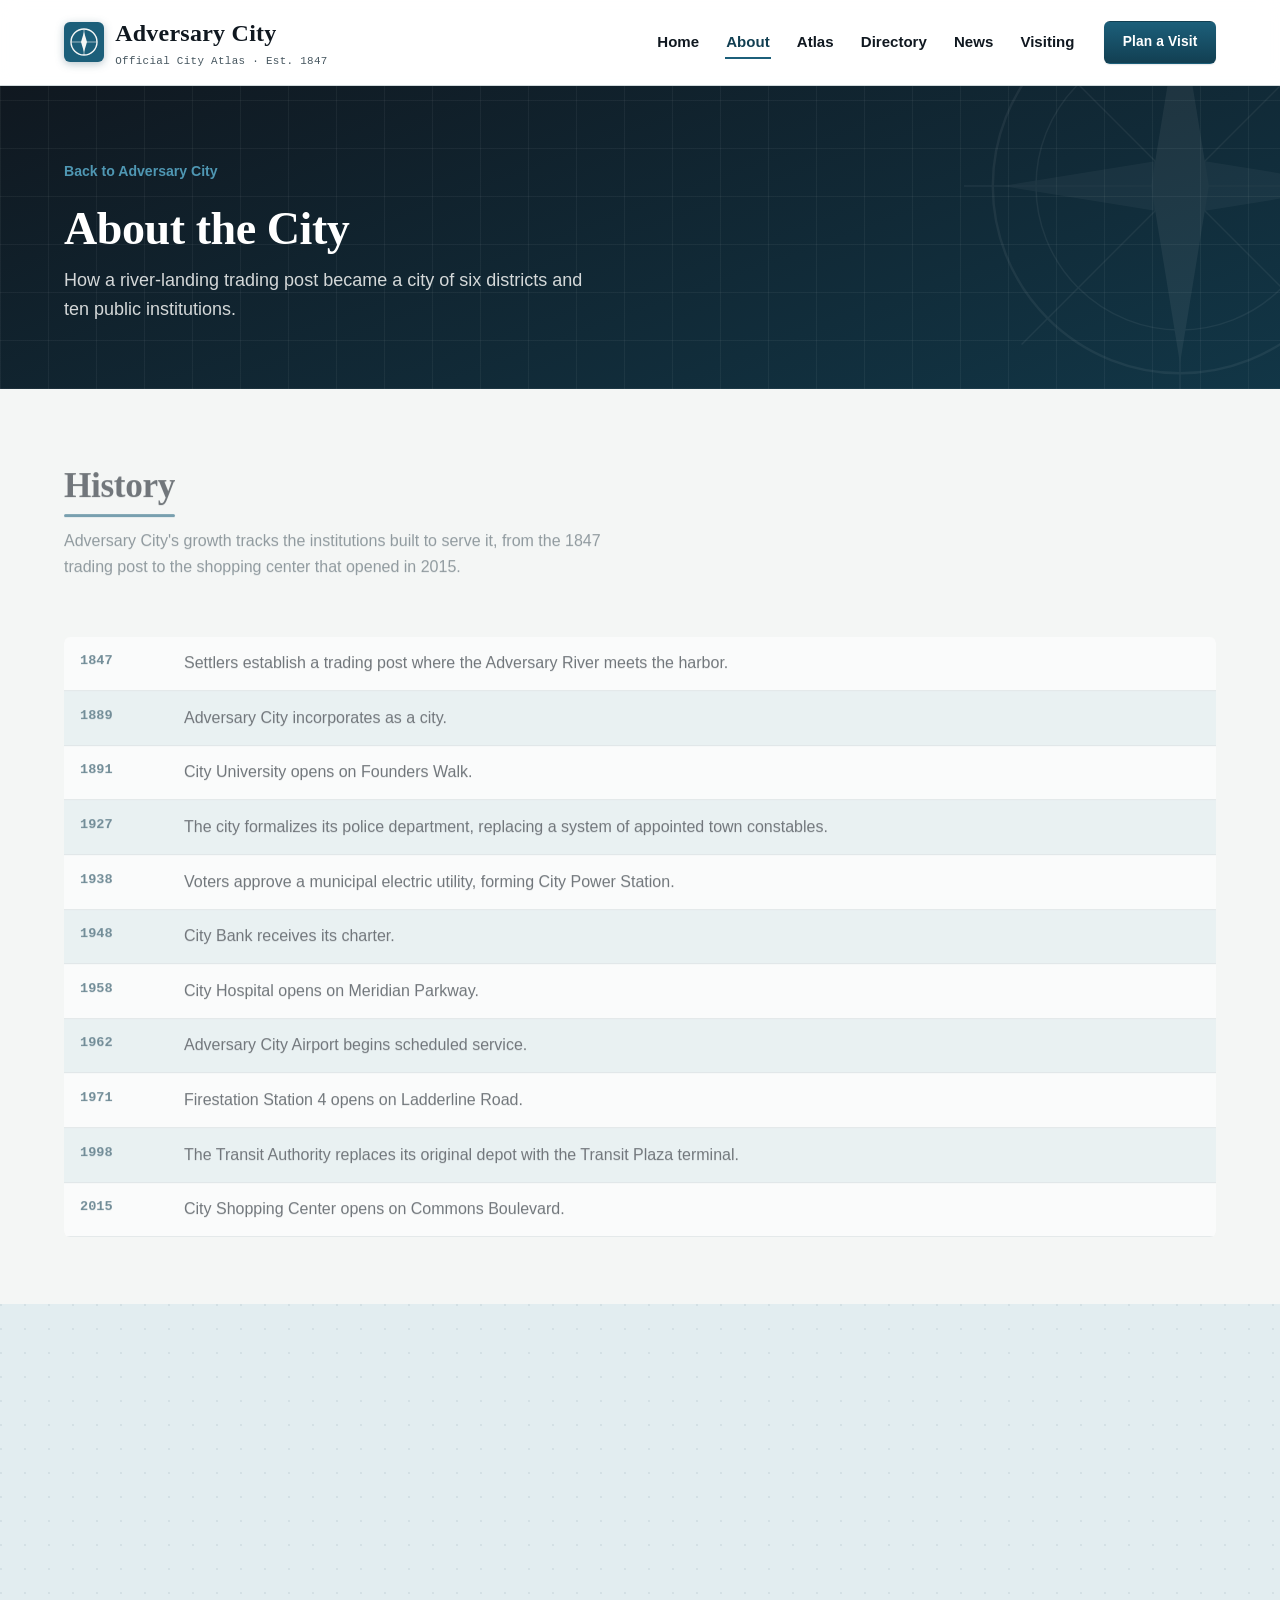
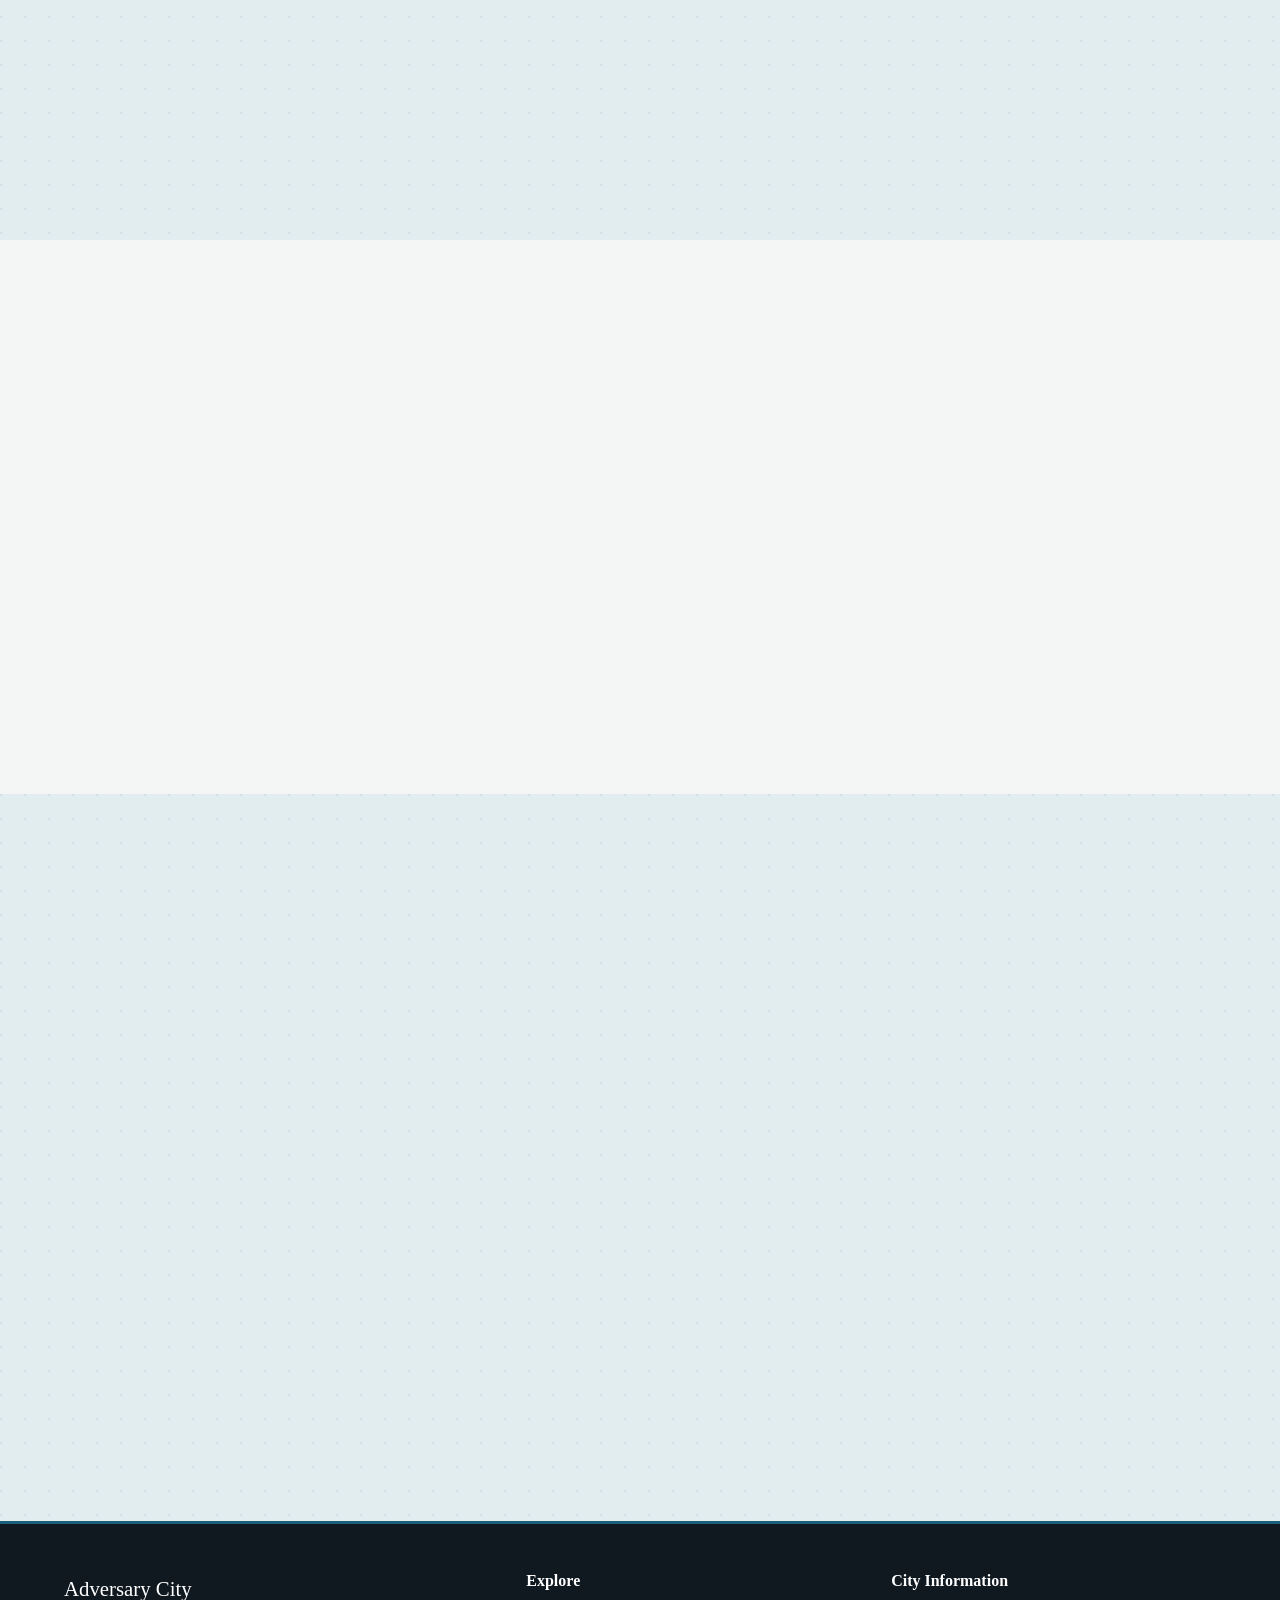
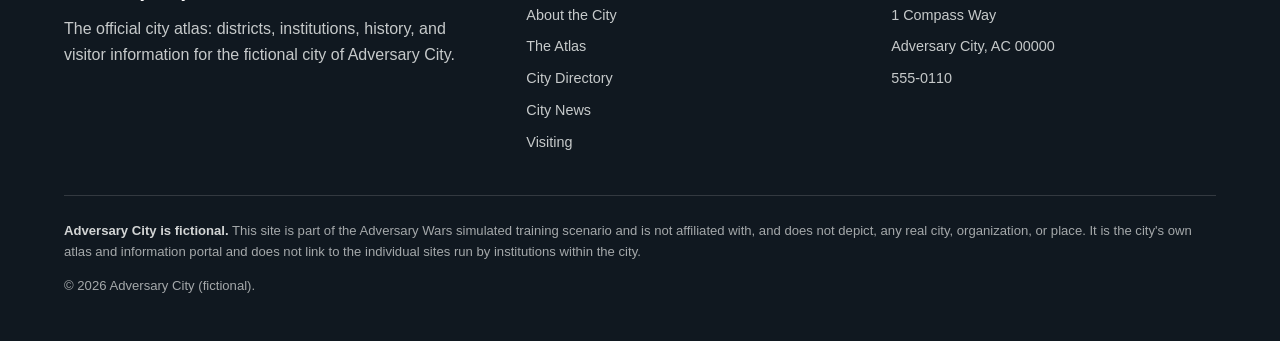
==== about/index.html @ d745461b "Initial commit" ====
<!DOCTYPE html>
<!--
  Adversary Wars simulation project, set in the fictional city of Adversary City.
  Adversary City is a fictional city; this site is its fictional city-wide atlas
  and information portal, not any single fictional building's own site.
  This site was built for a simulated training/CTF scenario and is not intended
  to represent, impersonate, or harm any real city, organization, or place.
  No real resident data, phone numbers, or addresses are used anywhere in this project.
-->
<html lang="en">
<head>
  <meta charset="UTF-8" />
  <meta name="viewport" content="width=device-width, initial-scale=1.0" />
  <title>About the City · Adversary City</title>
  <meta name="description" content="The history, geography, and government of Adversary City, from its 1847 founding as a river-landing trading post to today's six districts." />
  <meta name="robots" content="noindex, nofollow" />
  <meta name="disclaimer" content="Adversary City is a fictional city. This site was built for a simulated training/CTF scenario and is not intended
  to represent, impersonate, or harm any real city, organization, or place." />
  <meta http-equiv="Content-Security-Policy" content="default-src 'self'; img-src 'self' data:; style-src 'self'; script-src 'self'; object-src 'none'; base-uri 'self'; form-action 'self'; frame-ancestors 'none';" />
  <link rel="icon" href="data:image/svg+xml,%3Csvg xmlns='http://www.w3.org/2000/svg' viewBox='0 0 24 24'%3E%3Crect width='24' height='24' rx='4' fill='%231c5f7a'/%3E%3Ccircle cx='12' cy='12' r='7' fill='none' stroke='%23f4f6f5' stroke-width='1.2'/%3E%3Cpolygon points='12,6 14,12 12,18 10,12' fill='%23f4f6f5'/%3E%3C/svg%3E" />
  <link rel="stylesheet" href="../css/styles.css" />
</head>
<body>
  <a class="skip-link" href="#main">Skip to content</a>

  <header class="site-header">
    <div class="wrap">
      <a class="brand" href="../index.html">
        <svg class="brand-logo" width="40" height="40" viewBox="0 0 40 40" aria-hidden="true">
          <rect width="40" height="40" rx="6" fill="#1c5f7a" />
          <circle cx="20" cy="20" r="13" fill="none" stroke="#f4f6f5" stroke-width="1.4" />
          <line x1="20" y1="7" x2="20" y2="33" stroke="#f4f6f5" stroke-width="1" opacity="0.6" />
          <line x1="7" y1="20" x2="33" y2="20" stroke="#f4f6f5" stroke-width="1" opacity="0.6" />
          <polygon points="20,10 23,20 20,30 17,20" fill="#f4f6f5" />
        </svg>
        <span class="brand-text">
          <span class="brand-name">Adversary City</span>
          <span class="brand-sub">Official City Atlas · Est. 1847</span>
        </span>
      </a>

      <button class="nav-toggle" type="button" aria-expanded="false" aria-controls="primary-nav" id="nav-toggle">
        <span class="nav-toggle-bars"></span>
        <span class="visually-hidden">Menu</span>
      </button>

      <nav class="primary-nav" id="primary-nav" aria-label="Primary">
        <ul class="nav-links">
          <li><a href="../index.html">Home</a></li>
          <li><a href="../about/index.html" aria-current="page">About</a></li>
          <li><a href="../atlas/index.html">Atlas</a></li>
          <li><a href="../directory/index.html">Directory</a></li>
          <li><a href="../news/index.html">News</a></li>
          <li><a href="../visiting/index.html">Visiting</a></li>
        </ul>
        <a class="btn btn--primary" href="../visiting/index.html">Plan a Visit</a>
      </nav>
    </div>
  </header>

  <main id="main">
    <section class="page-intro">
      <div class="wrap">
        <a class="back-link" href="../index.html">Back to Adversary City</a>
        <h1>About the City</h1>
        <p class="lede">How a river-landing trading post became a city of six districts and ten public institutions.</p>
      </div>
    </section>

    <section class="section">
      <div class="wrap">
        <div class="section-head reveal">
          <div>
            <h2>History</h2>
            <p class="section-intro">Adversary City's growth tracks the institutions built to serve it, from the 1847 trading post to the shopping center that opened in 2015.</p>
          </div>
        </div>

        <div class="chronology-wrap reveal">
          <table class="chronology">
            <caption class="visually-hidden">Chronology of Adversary City's founding and institutions</caption>
            <tbody>
              <tr><th scope="row">1847</th><td>Settlers establish a trading post where the Adversary River meets the harbor.</td></tr>
              <tr><th scope="row">1889</th><td>Adversary City incorporates as a city.</td></tr>
              <tr><th scope="row">1891</th><td>City University opens on Founders Walk.</td></tr>
              <tr><th scope="row">1927</th><td>The city formalizes its police department, replacing a system of appointed town constables.</td></tr>
              <tr><th scope="row">1938</th><td>Voters approve a municipal electric utility, forming City Power Station.</td></tr>
              <tr><th scope="row">1948</th><td>City Bank receives its charter.</td></tr>
              <tr><th scope="row">1958</th><td>City Hospital opens on Meridian Parkway.</td></tr>
              <tr><th scope="row">1962</th><td>Adversary City Airport begins scheduled service.</td></tr>
              <tr><th scope="row">1971</th><td>Firestation Station 4 opens on Ladderline Road.</td></tr>
              <tr><th scope="row">1998</th><td>The Transit Authority replaces its original depot with the Transit Plaza terminal.</td></tr>
              <tr><th scope="row">2015</th><td>City Shopping Center opens on Commons Boulevard.</td></tr>
            </tbody>
          </table>
        </div>
      </div>
    </section>

    <section class="section section--tint">
      <div class="wrap">
        <div class="section-head reveal">
          <div>
            <h2>Geography</h2>
            <p class="section-intro">Adversary City covers 162 square miles on the north shore of the harbor, where the Adversary River reaches open water.</p>
          </div>
        </div>

        <p class="reveal body-copy">The Harbor and Riverside districts sit along the river. Founders Row and Skyport sit on higher ground to the north, away from the floodplain. Civic Center and Ledger District fill the space between them, closest to the original 1847 landing.</p>

        <dl class="fact-strip reveal">
          <div>
            <dt class="fact-label">Population</dt>
            <dd class="fact-value">438,612</dd>
          </div>
          <div>
            <dt class="fact-label">Area</dt>
            <dd class="fact-value">162 sq mi</dd>
          </div>
          <div>
            <dt class="fact-label">Districts</dt>
            <dd class="fact-value">6</dd>
          </div>
          <div>
            <dt class="fact-label">Founded</dt>
            <dd class="fact-value">1847</dd>
          </div>
          <div>
            <dt class="fact-label">Incorporated</dt>
            <dd class="fact-value">1889</dd>
          </div>
        </dl>
      </div>
    </section>

    <section class="section">
      <div class="wrap">
        <div class="section-head reveal">
          <div>
            <h2>Government</h2>
            <p class="section-intro">A mayor-council government runs Adversary City, with representation for every district.</p>
          </div>
        </div>

        <div class="two-col reveal">
          <div class="panel">
            <h3>Structure</h3>
            <p>Voters elect the mayor citywide and seven council members, one from each of the six districts plus one at-large seat, all serving four-year terms. The mayor's office operates out of City Hall on Charter Plaza in Civic Center.</p>
          </div>
          <div class="panel">
            <h3>Meetings and recent business</h3>
            <p>The Council meets at City Hall the second Tuesday of each month, and meetings are open to the public. Recent business includes a Ward Infrastructure Task Force reviewing road and utility spending by district, and an order requiring city agencies to post response-time data every quarter.</p>
          </div>
        </div>
      </div>
    </section>

    <section class="section section--tint">
      <div class="wrap">
        <div class="section-head reveal">
          <div>
            <h2>Six Districts</h2>
            <p class="section-intro">Each district grew around the institutions built there. See the interactive map on the Atlas page for the full picture.</p>
          </div>
        </div>

        <div class="org-grid reveal">
          <div class="org-card">
            <div class="org-card-top"><h3>Founders Row</h3><span class="tag">A-1</span></div>
            <p>A campus district anchored by City University's 1891 quadrangle.</p>
          </div>
          <div class="org-card">
            <div class="org-card-top"><h3>Civic Center</h3><span class="tag">B-1</span></div>
            <p>Government offices around Charter Plaza and Civic Plaza.</p>
          </div>
          <div class="org-card">
            <div class="org-card-top"><h3>Skyport District</h3><span class="tag">C-1</span></div>
            <p>Built up around Adversary City Airport on the northeast edge of the city.</p>
          </div>
          <div class="org-card">
            <div class="org-card-top"><h3>Harbor District</h3><span class="tag">A-2</span></div>
            <p>The city's oldest neighborhood, built where the river meets the harbor.</p>
          </div>
          <div class="org-card">
            <div class="org-card-top"><h3>Riverside</h3><span class="tag">B-2</span></div>
            <p>An industrial and service belt along the river, south of downtown.</p>
          </div>
          <div class="org-card">
            <div class="org-card-top"><h3>Ledger District</h3><span class="tag">C-2</span></div>
            <p>The city's financial and retail corridor.</p>
          </div>
        </div>

        <p class="reveal more-link"><a class="section-link" href="../atlas/index.html">Explore the interactive Atlas</a></p>
      </div>
    </section>
  </main>

  <footer class="site-footer">
    <div class="wrap">
      <div class="footer-grid">
        <div>
          <div class="footer-brand-name">Adversary City</div>
          <p>The official city atlas: districts, institutions, history, and visitor information for the fictional city of Adversary City.</p>
        </div>
        <div>
          <h3>Explore</h3>
          <ul>
            <li><a href="../about/index.html">About the City</a></li>
            <li><a href="../atlas/index.html">The Atlas</a></li>
            <li><a href="../directory/index.html">City Directory</a></li>
            <li><a href="../news/index.html">City News</a></li>
            <li><a href="../visiting/index.html">Visiting</a></li>
          </ul>
        </div>
        <div>
          <h3>City Information</h3>
          <ul>
            <li>1 Compass Way</li>
            <li>Adversary City, AC 00000</li>
            <li>555-0110</li>
          </ul>
        </div>
      </div>

      <div class="disclaimer">
        <p><strong>Adversary City is fictional.</strong> This site is part of the Adversary Wars simulated training scenario and is not affiliated with, and does not depict, any real city, organization, or place. It is the city's own atlas and information portal and does not link to the individual sites run by institutions within the city.</p>
        <p>&copy; <span id="year"></span> Adversary City (fictional).</p>
      </div>
    </div>
  </footer>

  <script src="../js/main.js" defer></script>
</body>
</html>
---- css/styles.css ----
/*
  Adversary City: official city atlas
  Token system: survey-blue on cool neutrals, single dominant brand color,
  one warm utility accent (map-pin red) reserved for markers/tags only.
*/

:root {
  --ink: #101820;
  --ink-soft: #46565f;
  --survey: #1c5f7a;
  --survey-deep: #123f52;
  --survey-pale: #e2edf0;
  --survey-light: #4f97b3;
  --paper: #f4f6f5;
  --panel: #ffffff;
  --line: #d3dbdd;
  --pin: #9c3a2e;
  --pin-deep: #7a2c22;
  --pin-light: #d98d7e;

  --font-display: "Bookman Old Style", "Book Antiqua", Georgia, serif;
  --font-body: Candara, "Segoe UI", Calibri, sans-serif;
  --font-mono: "Cascadia Mono", Consolas, "Lucida Console", monospace;

  --wrap: 1200px;
  --radius: 6px;

  --shadow-sm: 0 1px 2px rgba(16, 24, 32, 0.06), 0 1px 1px rgba(16, 24, 32, 0.04);
  --shadow-md: 0 8px 20px rgba(16, 24, 32, 0.08), 0 2px 6px rgba(16, 24, 32, 0.05);
  --shadow-lg: 0 24px 48px rgba(16, 24, 32, 0.16), 0 4px 12px rgba(16, 24, 32, 0.08);
  --shadow-inset: inset 0 1px 0 rgba(255, 255, 255, 0.6);

  /* Compass-rose watermark, reused across every masthead for a consistent brand mark */
  --watermark: url("data:image/svg+xml,%3Csvg xmlns='http://www.w3.org/2000/svg' viewBox='0 0 200 200'%3E%3Ccircle cx='100' cy='100' r='78' fill='none' stroke='%23f4f6f5' stroke-width='1'/%3E%3Ccircle cx='100' cy='100' r='60' fill='none' stroke='%23f4f6f5' stroke-width='0.6'/%3E%3Cg stroke='%23f4f6f5' stroke-width='0.6'%3E%3Cline x1='100' y1='10' x2='100' y2='190'/%3E%3Cline x1='10' y1='100' x2='190' y2='100'/%3E%3Cline x1='34' y1='34' x2='166' y2='166'/%3E%3Cline x1='166' y1='34' x2='34' y2='166'/%3E%3C/g%3E%3Cpolygon points='100,26 112,100 100,174 88,100' fill='%23f4f6f5'/%3E%3Cpolygon points='26,100 100,88 174,100 100,112' fill='%23f4f6f5' opacity='0.7'/%3E%3Ccircle cx='100' cy='100' r='4' fill='%23f4f6f5'/%3E%3C/svg%3E");

  /* City-map cartography colors (map-only palette, distinct from site chrome) */
  --water: #c3dde3;
  --water-deep: #9dc3cc;
  --land: #eef2f1;
  --road: #9aa3a8;
  --road-line: #6b7378;
  --park: #a7bfa0;
}

* {
  box-sizing: border-box;
}

html {
  scroll-behavior: smooth;
}

@media (prefers-reduced-motion: reduce) {
  html {
    scroll-behavior: auto;
  }
  *,
  *::before,
  *::after {
    animation-duration: 0.001ms !important;
    animation-iteration-count: 1 !important;
    transition-duration: 0.001ms !important;
    scroll-behavior: auto !important;
  }
}

body {
  margin: 0;
  background: var(--paper);
  color: var(--ink);
  font-family: var(--font-body);
  font-size: 16px;
  line-height: 1.65;
  text-rendering: optimizeLegibility;
  -webkit-font-smoothing: antialiased;
}

h1,
h2,
h3,
h4 {
  font-family: var(--font-display);
  color: var(--ink);
  line-height: 1.15;
  letter-spacing: -0.01em;
  margin: 0 0 0.6em;
}

h3,
h4 {
  letter-spacing: 0;
}

p {
  margin: 0 0 1em;
}

dl,
dt,
dd {
  margin: 0;
}

a {
  color: var(--survey-deep);
}

a:not([class]) {
  text-decoration-thickness: 1px;
  text-underline-offset: 0.15em;
}

img {
  max-width: 100%;
  display: block;
}

.wrap {
  max-width: var(--wrap);
  margin: 0 auto;
  padding: 0 1.5rem;
}

.skip-link {
  position: absolute;
  left: -999px;
  top: 0;
  background: var(--ink);
  color: #fff;
  padding: 0.75rem 1.25rem;
  z-index: 200;
  font-family: var(--font-body);
}

.skip-link:focus {
  left: 1rem;
  top: 1rem;
}

:focus-visible {
  outline: 3px solid var(--survey);
  outline-offset: 2px;
}

/* ---------- Header / nav ---------- */

.site-header {
  background: rgba(255, 255, 255, 0.92);
  backdrop-filter: blur(10px);
  -webkit-backdrop-filter: blur(10px);
  border-bottom: 1px solid var(--line);
  position: sticky;
  top: 0;
  z-index: 100;
  box-shadow: 0 0 0 rgba(16, 24, 32, 0);
  transition: box-shadow 0.25s ease, border-color 0.25s ease;
}

.site-header.is-scrolled {
  border-bottom-color: transparent;
  box-shadow: var(--shadow-md);
}

.site-header .wrap {
  display: flex;
  align-items: center;
  justify-content: space-between;
  gap: 1.5rem;
  padding-top: 0.85rem;
  padding-bottom: 0.85rem;
}

.brand {
  display: flex;
  align-items: center;
  gap: 0.7rem;
  flex-shrink: 0;
  text-decoration: none;
  color: var(--ink);
  white-space: nowrap;
}

.brand-logo {
  filter: drop-shadow(0 2px 4px rgba(18, 63, 82, 0.3));
}

.brand-text {
  display: flex;
  flex-direction: column;
}

.brand-name {
  font-family: var(--font-display);
  font-weight: 700;
  font-size: 1.5rem;
  letter-spacing: 0.01em;
}

.brand-sub {
  font-family: var(--font-mono);
  font-size: 0.68rem;
  color: var(--ink-soft);
  letter-spacing: 0.03em;
}

.primary-nav {
  display: flex;
  align-items: center;
  gap: 1.75rem;
  flex-wrap: nowrap;
}

.nav-links {
  display: flex;
  gap: 1.5rem;
  list-style: none;
  margin: 0;
  padding: 0;
  flex-wrap: nowrap;
}

.nav-links a {
  color: var(--ink);
  text-decoration: none;
  font-size: 0.94rem;
  font-weight: 600;
  padding: 0.4rem 0.1rem;
  border-bottom: 2px solid transparent;
  white-space: nowrap;
  transition: color 0.2s ease, border-color 0.2s ease;
}

.nav-links a:hover {
  color: var(--survey-deep);
  border-bottom-color: var(--survey-light);
}

.nav-links a[aria-current="page"] {
  color: var(--survey-deep);
  border-bottom-color: var(--survey);
}

.primary-nav .btn {
  white-space: nowrap;
  font-size: 0.86rem;
  padding: 0.55rem 1.1rem;
}

.nav-toggle {
  display: none;
  background: transparent;
  border: 1px solid var(--line);
  border-radius: var(--radius);
  padding: 0.45rem 0.6rem;
  font-family: var(--font-body);
  cursor: pointer;
}

.nav-toggle-bars {
  display: block;
  width: 20px;
  height: 2px;
  background: var(--ink);
  position: relative;
}

.nav-toggle-bars::before,
.nav-toggle-bars::after {
  content: "";
  position: absolute;
  left: 0;
  width: 20px;
  height: 2px;
  background: var(--ink);
}

.nav-toggle-bars::before {
  top: -6px;
}

.nav-toggle-bars::after {
  top: 6px;
}

@media (max-width: 1100px) {
  .nav-toggle {
    display: block;
  }

  .primary-nav {
    position: absolute;
    top: 100%;
    left: 0;
    right: 0;
    background: var(--panel);
    border-bottom: 1px solid var(--line);
    flex-direction: column;
    align-items: stretch;
    gap: 0;
    padding: 0.5rem 1.5rem 1.25rem;
    display: none;
  }

  .primary-nav.is-open {
    display: flex;
  }

  .nav-links {
    flex-direction: column;
    gap: 0;
  }

  .nav-links a {
    display: block;
    padding: 0.75rem 0;
    border-bottom: 1px solid var(--line);
  }

  .primary-nav .btn {
    margin-top: 1rem;
    text-align: center;
  }
}

/* ---------- Buttons ---------- */

.btn {
  display: inline-block;
  font-family: var(--font-body);
  font-weight: 700;
  letter-spacing: 0.01em;
  text-decoration: none;
  border-radius: var(--radius);
  padding: 0.75rem 1.5rem;
  border: 1px solid transparent;
  cursor: pointer;
  transition: background 0.2s ease, border-color 0.2s ease, color 0.2s ease,
    box-shadow 0.2s ease, transform 0.15s ease;
}

.btn--primary {
  background: linear-gradient(180deg, var(--survey) 0%, var(--survey-deep) 100%);
  color: #fff;
  box-shadow: var(--shadow-sm);
}

.btn--primary:hover {
  background: linear-gradient(180deg, #21708f 0%, var(--survey-deep) 100%);
  box-shadow: var(--shadow-md);
  transform: translateY(-1px);
}

.btn--ghost {
  background: var(--panel);
  border-color: var(--line);
  color: var(--ink);
}

.btn--ghost:hover {
  border-color: var(--survey);
  color: var(--survey-deep);
  box-shadow: var(--shadow-sm);
}

.btn--ghost-dark {
  background: rgba(244, 246, 245, 0.06);
  border-color: rgba(244, 246, 245, 0.4);
  color: var(--paper);
}

.btn--ghost-dark:hover {
  border-color: var(--paper);
  background: rgba(244, 246, 245, 0.12);
}

/* ---------- Masthead (shared by hero + page-intro, for consistent scale) ---------- */

.hero,
.page-intro,
.error-hero {
  position: relative;
  overflow: hidden;
  isolation: isolate;
  background:
    repeating-linear-gradient(
      0deg,
      rgba(244, 246, 245, 0.05) 0,
      rgba(244, 246, 245, 0.05) 1px,
      transparent 1px,
      transparent 48px
    ),
    repeating-linear-gradient(
      90deg,
      rgba(244, 246, 245, 0.05) 0,
      rgba(244, 246, 245, 0.05) 1px,
      transparent 1px,
      transparent 48px
    ),
    linear-gradient(160deg, var(--ink) 0%, var(--survey-deep) 130%);
  color: var(--paper);
  padding: 4.5rem 0 4rem;
}

.hero::before,
.page-intro::before,
.error-hero::before {
  content: "";
  position: absolute;
  z-index: 0;
  top: -140px;
  right: -140px;
  width: 480px;
  height: 480px;
  background-image: var(--watermark);
  background-repeat: no-repeat;
  background-size: contain;
  opacity: 0.06;
  pointer-events: none;
}

.hero > .wrap,
.page-intro > .wrap,
.error-hero > .wrap {
  position: relative;
  z-index: 1;
}

.hero h1,
.page-intro h1,
.error-hero h1 {
  color: #fff;
  font-size: clamp(2.25rem, 3.6vw, 3.1rem);
}

.hero-tagline,
.lede {
  font-size: 1.125rem;
  color: rgba(244, 246, 245, 0.86);
  max-width: 52ch;
}

.hero-inner {
  display: grid;
  grid-template-columns: 1.1fr 0.9fr;
  gap: 3rem;
  align-items: center;
}

.hero h1 {
  margin-bottom: 0.5rem;
}

.hero-actions {
  display: flex;
  gap: 1rem;
  flex-wrap: wrap;
  margin: 1.75rem 0 2.25rem;
}

.gazetteer-facts {
  list-style: none;
  margin: 0;
  padding: 1.25rem 1.5rem;
  border: 1px solid rgba(244, 246, 245, 0.25);
  border-top: 2px solid var(--survey-light);
  border-radius: var(--radius);
  background: rgba(16, 24, 32, 0.35);
  box-shadow: var(--shadow-lg);
  backdrop-filter: blur(6px);
  display: grid;
  grid-template-columns: repeat(2, 1fr);
  gap: 0.9rem 1.5rem;
  max-width: 30rem;
}

.gazetteer-facts div {
  display: flex;
  flex-direction: column;
}

.gazetteer-facts div:last-child {
  grid-column: 1 / -1;
}

.gazetteer-facts dt,
.gazetteer-facts .fact-label {
  font-family: var(--font-mono);
  font-size: 0.7rem;
  letter-spacing: 0.05em;
  color: var(--survey-light);
  text-transform: uppercase;
}

.gazetteer-facts dd,
.gazetteer-facts .fact-value {
  margin: 0;
  font-weight: 700;
  font-size: 1.05rem;
}

.compass {
  justify-self: end;
}

@media (max-width: 900px) {
  .hero-inner {
    grid-template-columns: 1fr;
  }

  .compass {
    justify-self: start;
    width: 96px;
  }
}

/* ---------- Page intro banner (detail pages) ---------- */

.back-link {
  display: inline-block;
  color: var(--survey-light);
  text-decoration: none;
  font-size: 0.88rem;
  font-weight: 700;
  margin-bottom: 1.25rem;
  transition: color 0.2s ease;
}

.back-link:hover {
  color: var(--paper);
  text-decoration: underline;
}

.page-intro h1 {
  margin-bottom: 0.6rem;
}

.lede {
  margin: 0;
}

/* ---------- Sections ---------- */

.section {
  padding: 4.5rem 0;
}

.section--tint {
  background:
    radial-gradient(circle at 1px 1px, rgba(18, 63, 82, 0.07) 1px, transparent 0) 0 0/24px 24px,
    var(--survey-pale);
}

.section-head {
  display: flex;
  align-items: flex-start;
  justify-content: space-between;
  gap: 2rem;
  margin-bottom: 2.5rem;
  flex-wrap: wrap;
}

.section-head h2 {
  display: inline-block;
  font-size: clamp(1.7rem, 2.8vw, 2.2rem);
  margin-bottom: 0.7rem;
  position: relative;
  padding-bottom: 0.65rem;
}

.section-head h2::after {
  content: "";
  position: absolute;
  left: 0;
  bottom: 0;
  width: 100%;
  height: 3px;
  border-radius: 2px;
  background: var(--survey);
}

.section-intro {
  max-width: 62ch;
  color: var(--ink-soft);
}

.body-copy {
  max-width: 65ch;
}

.section-link {
  font-weight: 700;
  text-decoration: none;
  white-space: nowrap;
  border-bottom: 2px solid var(--survey);
  padding-bottom: 0.1rem;
  transition: color 0.2s ease, border-color 0.2s ease;
}

.section-link:hover {
  color: var(--survey-deep);
  border-bottom-color: var(--survey-deep);
}

/* ---------- Atlas (signature) ---------- */

.atlas-layout {
  display: grid;
  grid-template-columns: 1.35fr 1fr;
  gap: 2.5rem;
  align-items: start;
}

.atlas-map-frame {
  background: var(--panel);
  border: 1px solid var(--line);
  border-radius: var(--radius);
  padding: 1rem;
  box-shadow: var(--shadow-md);
}

.atlas-map-frame svg {
  width: 100%;
  height: auto;
  display: block;
}

/* Base terrain layers, painted once, back to front: water, land, street pattern, roads, river, parks */

.map-water {
  fill: var(--water);
}

.map-land {
  fill: var(--land);
  stroke: var(--road-line);
  stroke-width: 3;
}

.map-street-pattern {
  fill: url(#street-grid);
  opacity: 0.6;
  pointer-events: none;
}

.map-road {
  fill: var(--road);
}

.map-road-line {
  stroke: #ffffff;
  stroke-width: 2;
  stroke-dasharray: 14 10;
  opacity: 0.75;
  fill: none;
}

.map-river {
  fill: var(--water-deep);
}

.map-park {
  fill: var(--park);
  stroke: #ffffff;
  stroke-width: 1;
  opacity: 0.92;
}

.map-runway {
  fill: var(--road-line);
}

.map-runway-line {
  stroke: #ffffff;
  stroke-width: 1.5;
  stroke-dasharray: 6 5;
  opacity: 0.8;
}

.map-pier {
  fill: var(--road-line);
  opacity: 0.9;
}

.map-frame-border {
  fill: none;
  stroke: var(--road-line);
  stroke-width: 1;
  opacity: 0.4;
}

.map-water-label {
  font-family: var(--font-body);
  font-style: italic;
  font-size: 13px;
  letter-spacing: 0.03em;
  fill: var(--survey-deep);
  opacity: 0.7;
}

.map-compass {
  color: var(--ink-soft);
  opacity: 0.85;
}

/* District zones: translucent highlight over the terrain, not an opaque fill */

.district-region {
  fill: rgba(28, 95, 122, 0.1);
  stroke: var(--survey-deep);
  stroke-width: 2;
  transition: fill 0.2s ease;
}

.district-region.is-active {
  fill: rgba(28, 95, 122, 0.58);
}

.district-label {
  font-family: var(--font-body);
  font-weight: 700;
  font-size: 14px;
  fill: var(--ink);
  paint-order: stroke;
  stroke: var(--land);
  stroke-width: 4px;
  stroke-linejoin: round;
  pointer-events: none;
}

.district-sublabel {
  font-family: var(--font-body);
  font-weight: 600;
  font-size: 11px;
  fill: var(--ink-soft);
  paint-order: stroke;
  stroke: var(--land);
  stroke-width: 3px;
  stroke-linejoin: round;
  pointer-events: none;
}

.district-label.is-active,
.district-sublabel.is-active {
  fill: #fff;
}

.district-label.is-active,
.district-sublabel.is-active {
  stroke: var(--survey-deep);
}

/* Landmark pins: a reusable teardrop symbol via <use>, colored through currentColor */

.map-pin {
  color: var(--pin);
  filter: drop-shadow(0 1px 1px rgba(16, 24, 32, 0.35));
}

.map-pin.is-active {
  color: #ffffff;
}

.map-grid-label {
  font-family: var(--font-mono);
  font-size: 12px;
  font-weight: 700;
  fill: var(--survey-deep);
  opacity: 0.8;
}

.district-picker {
  display: grid;
  grid-template-columns: repeat(3, 1fr);
  gap: 0.6rem;
  list-style: none;
  margin: 0 0 1.5rem;
  padding: 0;
}

.district-btn {
  width: 100%;
  font-family: var(--font-body);
  font-size: 0.85rem;
  font-weight: 700;
  text-align: left;
  background: var(--panel);
  border: 1px solid var(--line);
  border-radius: var(--radius);
  padding: 0.6rem 0.75rem;
  cursor: pointer;
  color: var(--ink);
  transition: border-color 0.2s ease, background 0.2s ease, color 0.2s ease, box-shadow 0.2s ease;
}

.district-btn:hover {
  border-color: var(--survey);
  box-shadow: var(--shadow-sm);
}

.district-btn[aria-pressed="true"] {
  background: linear-gradient(180deg, var(--survey) 0%, var(--survey-deep) 100%);
  border-color: var(--survey-deep);
  color: #fff;
  box-shadow: var(--shadow-sm);
}

.district-panel {
  background: var(--panel);
  border: 1px solid var(--line);
  border-radius: var(--radius);
  padding: 1.75rem;
  box-shadow: var(--shadow-md);
}

.district-panel .grid-ref {
  font-family: var(--font-mono);
  font-size: 0.78rem;
  color: var(--survey-deep);
  letter-spacing: 0.04em;
}

.district-panel h3 {
  font-size: 1.4rem;
  margin: 0.3rem 0 0.75rem;
}

.district-panel-list {
  list-style: none;
  margin: 1.1rem 0 0;
  padding: 1.1rem 0 0;
  border-top: 1px solid var(--line);
}

.district-panel-list li {
  padding: 0.4rem 0;
  font-weight: 700;
}

.district-panel-list span {
  display: block;
  font-weight: 400;
  font-size: 0.88rem;
  color: var(--ink-soft);
}

@media (max-width: 860px) {
  .atlas-layout {
    grid-template-columns: 1fr;
  }

  .district-picker {
    grid-template-columns: repeat(2, 1fr);
  }
}

/* ---------- Index / dot-leader list ---------- */

.index-list {
  list-style: none;
  margin: 0;
  padding: 0;
  columns: 2;
  column-gap: 3rem;
}

.index-entry {
  display: flex;
  flex-direction: column;
  padding: 0.65rem 0;
  border-bottom: 1px solid var(--line);
  break-inside: avoid;
}

.index-entry-row {
  display: flex;
  align-items: baseline;
  gap: 0.4rem;
}

.index-entry-name {
  font-weight: 700;
  white-space: nowrap;
}

.index-entry-leader {
  flex: 1;
  border-bottom: 1px dotted var(--ink-soft);
  height: 0.7em;
}

.index-entry-ref {
  font-family: var(--font-mono);
  font-size: 0.8rem;
  color: var(--survey-deep);
  white-space: nowrap;
}

.index-entry-cat {
  display: block;
  font-size: 0.78rem;
  color: var(--ink-soft);
  margin-top: 0.15rem;
}

@media (max-width: 700px) {
  .index-list {
    columns: 1;
  }
}

.filter-row {
  display: flex;
  flex-wrap: wrap;
  gap: 0.6rem;
  margin-bottom: 2rem;
}

.filter-chip {
  font-family: var(--font-body);
  font-size: 0.82rem;
  font-weight: 700;
  background: var(--panel);
  border: 1px solid var(--line);
  border-radius: var(--radius);
  padding: 0.45rem 0.9rem;
  cursor: pointer;
  color: var(--ink);
  transition: border-color 0.2s ease, background 0.2s ease, color 0.2s ease, box-shadow 0.2s ease;
}

.filter-chip:hover {
  border-color: var(--survey);
  box-shadow: var(--shadow-sm);
}

.filter-chip[aria-pressed="true"] {
  background: linear-gradient(180deg, var(--survey) 0%, var(--survey-deep) 100%);
  border-color: var(--survey-deep);
  color: #fff;
  box-shadow: var(--shadow-sm);
}

/* Directory detail page cards */

.org-card {
  background: var(--panel);
  border: 1px solid var(--line);
  border-radius: var(--radius);
  padding: 1.5rem;
  box-shadow: var(--shadow-sm);
  transition: box-shadow 0.2s ease, border-color 0.2s ease;
}

.org-card:hover {
  border-color: var(--survey-light);
  box-shadow: var(--shadow-md);
}

.org-card-top {
  display: flex;
  justify-content: space-between;
  gap: 1rem;
  align-items: baseline;
  margin-bottom: 0.5rem;
}

.org-card h3 {
  font-size: 1.15rem;
  margin: 0;
}

.org-card .tag {
  font-family: var(--font-mono);
  font-size: 0.7rem;
  text-transform: uppercase;
  letter-spacing: 0.04em;
  color: var(--survey-deep);
  white-space: nowrap;
}

.org-card p {
  color: var(--ink-soft);
  font-size: 0.94rem;
  margin: 0;
}

.org-card-meta {
  margin-top: 0.85rem;
  padding-top: 0.85rem;
  border-top: 1px solid var(--line);
  font-size: 0.82rem;
  color: var(--ink-soft);
  display: flex;
  gap: 1rem;
  flex-wrap: wrap;
}

.org-grid {
  display: grid;
  grid-template-columns: repeat(auto-fill, minmax(17rem, 1fr));
  gap: 1.25rem;
}

.more-link {
  margin-top: 2.5rem;
}

/* ---------- News dispatch timeline ---------- */

.dispatch-list {
  list-style: none;
  margin: 0;
  padding: 0;
  border-left: 2px solid var(--line);
}

.dispatch-item {
  position: relative;
  padding: 0 0 2rem 2rem;
}

.dispatch-item::before {
  content: "";
  position: absolute;
  left: -7px;
  top: 0.35rem;
  width: 12px;
  height: 12px;
  background: linear-gradient(160deg, var(--survey-light) 0%, var(--survey-deep) 100%);
  border: 2px solid var(--paper);
  border-radius: 3px;
  transform: rotate(45deg);
  box-shadow: var(--shadow-sm);
}

.dispatch-item:last-child {
  padding-bottom: 0;
}

.dispatch-meta {
  display: flex;
  gap: 0.9rem;
  align-items: baseline;
  margin-bottom: 0.35rem;
  flex-wrap: wrap;
}

.dispatch-date {
  font-family: var(--font-mono);
  font-size: 0.82rem;
  color: var(--ink-soft);
}

.dispatch-tag {
  font-size: 0.72rem;
  font-weight: 700;
  text-transform: uppercase;
  letter-spacing: 0.04em;
  color: var(--pin-deep);
  background: rgba(156, 58, 46, 0.08);
  border: 1px solid rgba(156, 58, 46, 0.2);
  border-radius: var(--radius);
  padding: 0.15rem 0.5rem;
}

.dispatch-org {
  font-family: var(--font-mono);
  font-size: 0.78rem;
  color: var(--survey-deep);
}

.dispatch-item h3 {
  font-size: 1.1rem;
  margin: 0 0 0.3rem;
}

.dispatch-item p {
  color: var(--ink-soft);
  margin: 0;
}

/* ---------- History table ---------- */

.chronology {
  width: 100%;
  border-collapse: collapse;
  background: var(--panel);
  box-shadow: var(--shadow-sm);
}

.chronology th,
.chronology td {
  text-align: left;
  padding: 0.85rem 1rem;
  border-bottom: 1px solid var(--line);
  vertical-align: top;
}

.chronology tbody th[scope="row"] {
  font-family: var(--font-mono);
  font-size: 0.85rem;
  color: var(--survey-deep);
  white-space: nowrap;
  width: 6.5rem;
}

.chronology tbody tr:nth-child(even) {
  background: var(--survey-pale);
}

.chronology thead th {
  font-family: var(--font-mono);
  font-size: 0.72rem;
  text-transform: uppercase;
  letter-spacing: 0.05em;
  color: #fff;
  background: var(--survey-deep);
  border-bottom-color: var(--survey-deep);
}

.chronology-wrap {
  overflow-x: auto;
  border-radius: var(--radius);
}

/* ---------- Cards / panels (two-column even-height guard) ---------- */

.panel {
  background: var(--panel);
  border: 1px solid var(--line);
  border-radius: var(--radius);
  padding: 1.75rem;
  box-shadow: var(--shadow-sm);
}

.two-col {
  display: grid;
  grid-template-columns: 1fr 1fr;
  gap: 1.75rem;
  align-items: stretch;
}

@media (max-width: 800px) {
  .two-col {
    grid-template-columns: 1fr;
  }
}

/* ---------- Numbered itinerary (genuine sequence): a route rail with stop badges ---------- */

.itinerary {
  list-style: none;
  margin: 0;
  padding: 0 0 0 3px;
  max-width: 44rem;
  counter-reset: stop;
  border-left: 3px dashed var(--survey);
}

.itinerary li {
  counter-increment: stop;
  position: relative;
  padding: 0 0 2.25rem 2.75rem;
}

.itinerary li:last-child {
  padding-bottom: 0;
}

.itinerary li::before {
  content: counter(stop, decimal-leading-zero);
  position: absolute;
  left: -1.6rem;
  top: -0.15rem;
  width: 2.6rem;
  height: 2.6rem;
  border-radius: 50%;
  display: flex;
  align-items: center;
  justify-content: center;
  background: linear-gradient(180deg, var(--survey) 0%, var(--survey-deep) 100%);
  border: 3px solid var(--survey-pale);
  color: #fff;
  font-family: var(--font-mono);
  font-weight: 700;
  font-size: 0.92rem;
  box-shadow: var(--shadow-sm);
}

.itinerary-head {
  display: flex;
  align-items: baseline;
  justify-content: space-between;
  gap: 0.75rem;
  flex-wrap: wrap;
  margin-bottom: 0.35rem;
}

.itinerary h3 {
  font-size: 1.1rem;
  margin: 0;
}

.itinerary-mode {
  font-family: var(--font-mono);
  font-size: 0.7rem;
  font-weight: 700;
  text-transform: uppercase;
  letter-spacing: 0.05em;
  color: var(--survey-deep);
  white-space: nowrap;
}

.itinerary p {
  margin: 0;
  color: var(--ink-soft);
  font-size: 0.94rem;
  max-width: 46ch;
}

/* ---------- Fact strips / stat lists ---------- */

.fact-strip {
  display: grid;
  grid-template-columns: repeat(5, 1fr);
  gap: 1.5rem;
  padding: 1.75rem 0;
  border-top: 2px solid var(--survey);
  border-bottom: 1px solid var(--line);
}

.fact-strip div {
  display: flex;
  flex-direction: column;
  gap: 0.2rem;
}

@media (max-width: 760px) {
  .fact-strip {
    grid-template-columns: repeat(2, 1fr);
  }

  .fact-strip div:last-child {
    grid-column: 1 / -1;
  }
}

@media (max-width: 420px) {
  .fact-strip {
    grid-template-columns: 1fr;
  }
}

.fact-strip .fact-value {
  font-family: var(--font-mono);
  font-size: 1.6rem;
  font-weight: 700;
  color: var(--survey-deep);
}

.fact-strip .fact-label {
  font-size: 0.82rem;
  color: var(--ink-soft);
}

/* ---------- FAQ ---------- */

.faq-item {
  border-bottom: 1px solid var(--line);
  padding: 1.1rem 0;
}

.faq-item h3 {
  font-size: 1.05rem;
  margin: 0 0 0.4rem;
}

.faq-item p {
  margin: 0;
  color: var(--ink-soft);
}

/* ---------- Contact ---------- */

.contact-list {
  list-style: none;
  margin: 0;
  padding: 0;
}

.contact-list li {
  padding: 0.55rem 0;
  border-bottom: 1px solid var(--line);
  display: flex;
  justify-content: space-between;
  gap: 1rem;
}

.contact-list li:last-child {
  border-bottom: none;
}

.contact-list .label {
  color: var(--ink-soft);
}

.contact-list .value {
  font-weight: 700;
  text-align: right;
}

/* ---------- Footer ---------- */

.site-footer {
  background: var(--ink);
  color: rgba(244, 246, 245, 0.8);
  padding: 3rem 0 2rem;
  border-top: 3px solid var(--survey);
}

.footer-grid {
  display: grid;
  grid-template-columns: 1.3fr 1fr 1fr;
  gap: 2.5rem;
  margin-bottom: 2rem;
}

.footer-grid h3 {
  color: #fff;
  font-size: 1rem;
  margin-bottom: 0.85rem;
}

.footer-grid ul {
  list-style: none;
  margin: 0;
  padding: 0;
}

.footer-grid li {
  margin-bottom: 0.5rem;
  font-size: 0.9rem;
}

.footer-grid a {
  color: rgba(244, 246, 245, 0.8);
  text-decoration: none;
  border-bottom: 1px solid transparent;
  transition: color 0.2s ease, border-color 0.2s ease;
}

.footer-grid a:hover {
  color: #fff;
  border-bottom-color: var(--survey-light);
}

.footer-brand-name {
  font-family: var(--font-display);
  color: #fff;
  font-size: 1.3rem;
  margin-bottom: 0.6rem;
}

.disclaimer {
  border-top: 1px solid rgba(244, 246, 245, 0.15);
  padding-top: 1.5rem;
  font-size: 0.82rem;
  line-height: 1.6;
  color: rgba(244, 246, 245, 0.65);
}

.disclaimer strong {
  color: rgba(244, 246, 245, 0.85);
}

@media (max-width: 800px) {
  .footer-grid {
    grid-template-columns: 1fr 1fr;
  }
}

@media (max-width: 500px) {
  .footer-grid {
    grid-template-columns: 1fr;
  }
}

/* ---------- 404 ---------- */

.error-hero {
  padding: 6rem 0;
  text-align: center;
}

.error-code {
  font-family: var(--font-mono);
  font-size: 4rem;
  color: var(--survey-light);
  margin-bottom: 0.5rem;
}

.error-lede {
  margin: 0 auto 2rem;
}

.error-actions {
  justify-content: center;
}

/* ---------- Scroll reveal ---------- */

.reveal {
  opacity: 0;
  transform: translateY(12px);
  transition: opacity 0.5s ease, transform 0.5s ease;
}

.reveal.is-visible {
  opacity: 1;
  transform: translateY(0);
}

@media (prefers-reduced-motion: reduce) {
  .reveal {
    opacity: 1;
    transform: none;
  }
}

/* ---------- Utility ---------- */

.visually-hidden {
  position: absolute;
  width: 1px;
  height: 1px;
  overflow: hidden;
  clip: rect(0 0 0 0);
  white-space: nowrap;
}

@media (max-width: 700px) {
  .hero {
    padding: 3.5rem 0 2.5rem;
  }

  .section {
    padding: 3rem 0;
  }

  .footer-grid {
    gap: 1.75rem;
  }
}
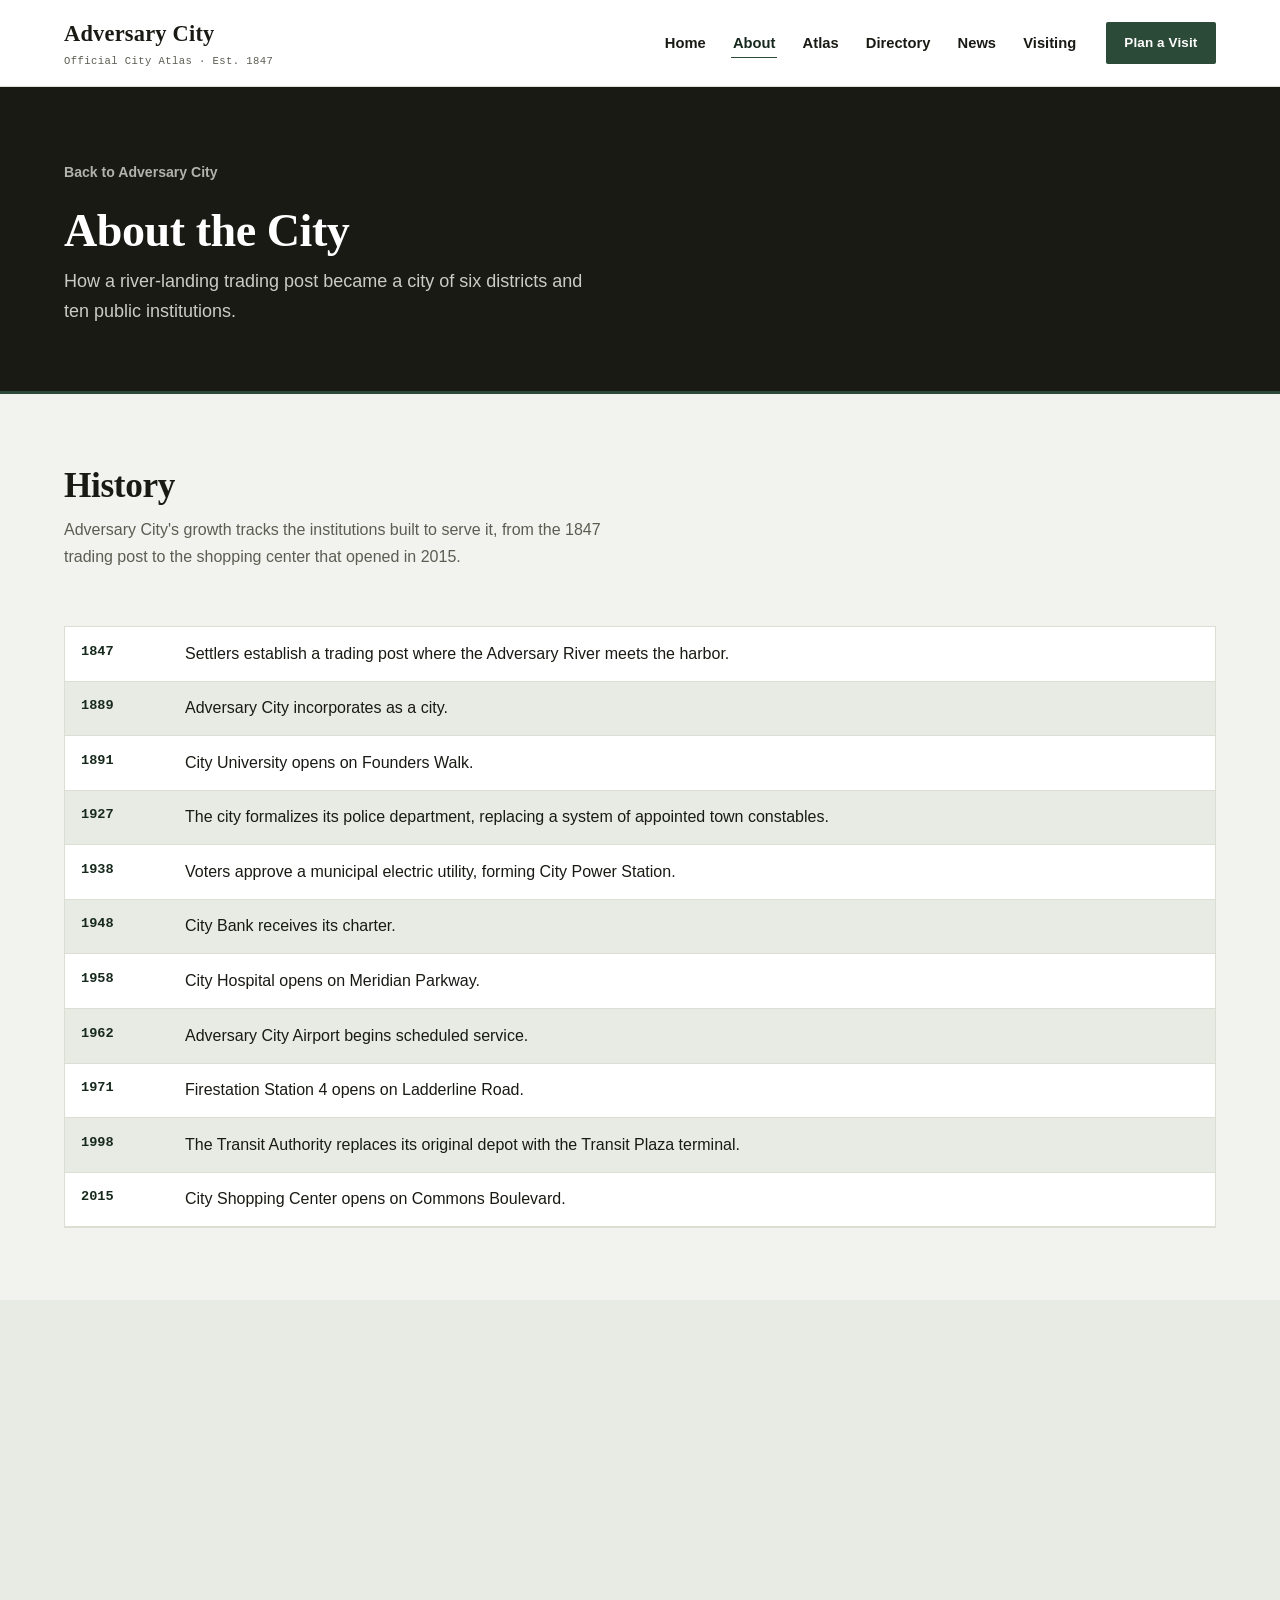
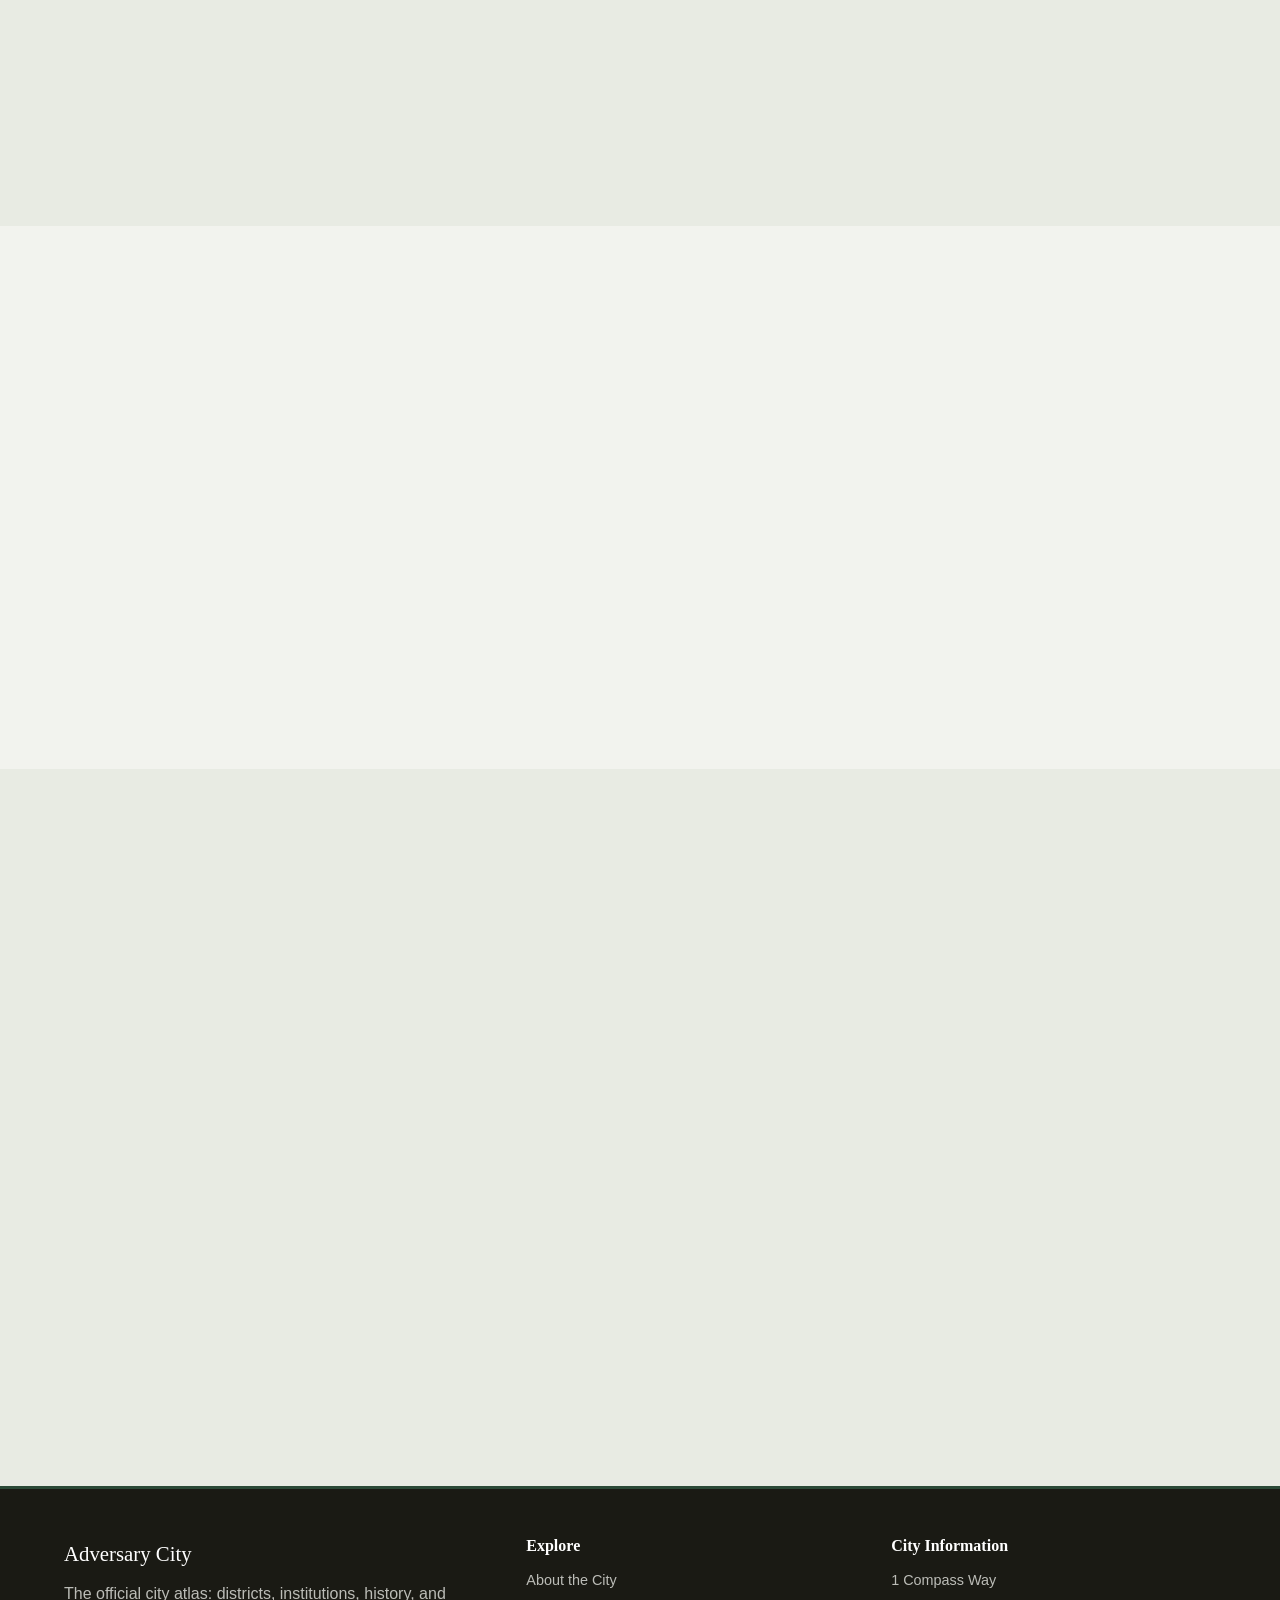
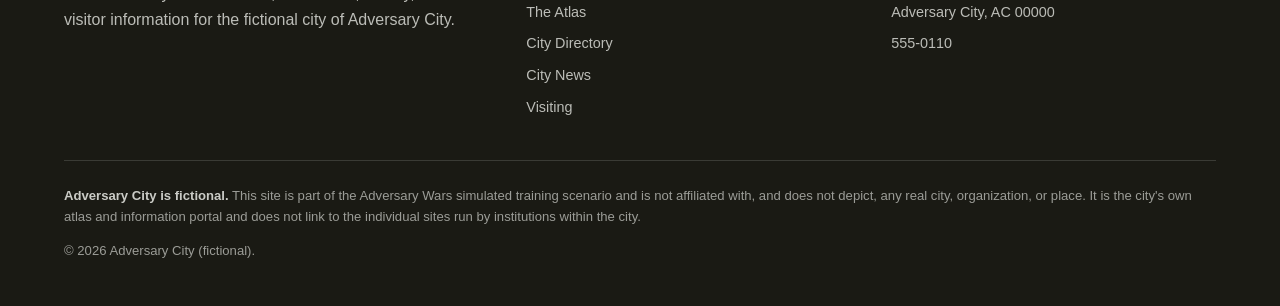
==== commit baff95db: "Hyperlink fix" ====
--- a/about/index.html
+++ b/about/index.html
@@ -17,7 +17,7 @@
   <meta name="disclaimer" content="Adversary City is a fictional city. This site was built for a simulated training/CTF scenario and is not intended
   to represent, impersonate, or harm any real city, organization, or place." />
   <meta http-equiv="Content-Security-Policy" content="default-src 'self'; img-src 'self' data:; style-src 'self'; script-src 'self'; object-src 'none'; base-uri 'self'; form-action 'self'; frame-ancestors 'none';" />
-  <link rel="icon" href="data:image/svg+xml,%3Csvg xmlns='http://www.w3.org/2000/svg' viewBox='0 0 24 24'%3E%3Crect width='24' height='24' rx='4' fill='%231c5f7a'/%3E%3Ccircle cx='12' cy='12' r='7' fill='none' stroke='%23f4f6f5' stroke-width='1.2'/%3E%3Cpolygon points='12,6 14,12 12,18 10,12' fill='%23f4f6f5'/%3E%3C/svg%3E" />
+  <link rel="icon" href="data:image/svg+xml,%3Csvg xmlns='http://www.w3.org/2000/svg' viewBox='0 0 24 24'%3E%3Crect width='24' height='24' rx='3' fill='%232b4a37'/%3E%3Ctext x='12' y='17' text-anchor='middle' font-family='Georgia,serif' font-size='14' font-weight='700' fill='%23f2f3ee'%3EA%3C/text%3E%3C/svg%3E" />
   <link rel="stylesheet" href="../css/styles.css" />
 </head>
 <body>
@@ -25,18 +25,9 @@
 
   <header class="site-header">
     <div class="wrap">
-      <a class="brand" href="../index.html">
-        <svg class="brand-logo" width="40" height="40" viewBox="0 0 40 40" aria-hidden="true">
-          <rect width="40" height="40" rx="6" fill="#1c5f7a" />
-          <circle cx="20" cy="20" r="13" fill="none" stroke="#f4f6f5" stroke-width="1.4" />
-          <line x1="20" y1="7" x2="20" y2="33" stroke="#f4f6f5" stroke-width="1" opacity="0.6" />
-          <line x1="7" y1="20" x2="33" y2="20" stroke="#f4f6f5" stroke-width="1" opacity="0.6" />
-          <polygon points="20,10 23,20 20,30 17,20" fill="#f4f6f5" />
-        </svg>
-        <span class="brand-text">
-          <span class="brand-name">Adversary City</span>
-          <span class="brand-sub">Official City Atlas · Est. 1847</span>
-        </span>
+      <a class="brand" href="/">
+        <span class="brand-name">Adversary City</span>
+        <span class="brand-sub">Official City Atlas · Est. 1847</span>
       </a>
 
       <button class="nav-toggle" type="button" aria-expanded="false" aria-controls="primary-nav" id="nav-toggle">
@@ -46,14 +37,14 @@
 
       <nav class="primary-nav" id="primary-nav" aria-label="Primary">
         <ul class="nav-links">
-          <li><a href="../index.html">Home</a></li>
-          <li><a href="../about/index.html" aria-current="page">About</a></li>
-          <li><a href="../atlas/index.html">Atlas</a></li>
-          <li><a href="../directory/index.html">Directory</a></li>
-          <li><a href="../news/index.html">News</a></li>
-          <li><a href="../visiting/index.html">Visiting</a></li>
+          <li><a href="/">Home</a></li>
+          <li><a href="../about/" aria-current="page">About</a></li>
+          <li><a href="../atlas/">Atlas</a></li>
+          <li><a href="../directory/">Directory</a></li>
+          <li><a href="../news/">News</a></li>
+          <li><a href="../visiting/">Visiting</a></li>
         </ul>
-        <a class="btn btn--primary" href="../visiting/index.html">Plan a Visit</a>
+        <a class="btn btn--primary" href="../visiting/">Plan a Visit</a>
       </nav>
     </div>
   </header>
@@ -61,7 +52,7 @@
   <main id="main">
     <section class="page-intro">
       <div class="wrap">
-        <a class="back-link" href="../index.html">Back to Adversary City</a>
+        <a class="back-link" href="/">Back to Adversary City</a>
         <h1>About the City</h1>
         <p class="lede">How a river-landing trading post became a city of six districts and ten public institutions.</p>
       </div>
@@ -191,7 +182,7 @@
           </div>
         </div>
 
-        <p class="reveal more-link"><a class="section-link" href="../atlas/index.html">Explore the interactive Atlas</a></p>
+        <p class="reveal more-link"><a class="section-link" href="../atlas/">Explore the interactive Atlas</a></p>
       </div>
     </section>
   </main>
@@ -206,11 +197,11 @@
         <div>
           <h3>Explore</h3>
           <ul>
-            <li><a href="../about/index.html">About the City</a></li>
-            <li><a href="../atlas/index.html">The Atlas</a></li>
-            <li><a href="../directory/index.html">City Directory</a></li>
-            <li><a href="../news/index.html">City News</a></li>
-            <li><a href="../visiting/index.html">Visiting</a></li>
+            <li><a href="../about/">About the City</a></li>
+            <li><a href="../atlas/">The Atlas</a></li>
+            <li><a href="../directory/">City Directory</a></li>
+            <li><a href="../news/">City News</a></li>
+            <li><a href="../visiting/">Visiting</a></li>
           </ul>
         </div>
         <div>
--- a/css/styles.css
+++ b/css/styles.css
@@ -1,45 +1,39 @@
 /*
   Adversary City: official city atlas
-  Token system: survey-blue on cool neutrals, single dominant brand color,
-  one warm utility accent (map-pin red) reserved for markers/tags only.
+  Token system: a single muted forest green on warm-neutral ink and stone,
+  tied to one hue family throughout rather than a hue-agnostic neutral plus
+  accent. One utility color (brick) for map pins and alerts only. The city
+  map is the only illustration on the site; everything else is typography,
+  rule lines, and (once supplied) photography.
 */
 
 :root {
-  --ink: #101820;
-  --ink-soft: #46565f;
-  --survey: #1c5f7a;
-  --survey-deep: #123f52;
-  --survey-pale: #e2edf0;
-  --survey-light: #4f97b3;
-  --paper: #f4f6f5;
+  --ink: #1a1a14;
+  --ink-soft: #5c5d52;
+  --forest: #2b4a37;
+  --forest-deep: #17291d;
+  --forest-pale: #e8ebe3;
+  --stone: #f2f3ee;
   --panel: #ffffff;
-  --line: #d3dbdd;
-  --pin: #9c3a2e;
-  --pin-deep: #7a2c22;
-  --pin-light: #d98d7e;
-
-  --font-display: "Bookman Old Style", "Book Antiqua", Georgia, serif;
-  --font-body: Candara, "Segoe UI", Calibri, sans-serif;
+  --line: #dcded3;
+  --brick: #8a3c2c;
+  --brick-deep: #6a2d20;
+
+  --font-display: Constantia, Cambria, Georgia, serif;
+  --font-body: "Gill Sans MT", "Gill Sans", Corbel, sans-serif;
   --font-mono: "Cascadia Mono", Consolas, "Lucida Console", monospace;
 
   --wrap: 1200px;
-  --radius: 6px;
-
-  --shadow-sm: 0 1px 2px rgba(16, 24, 32, 0.06), 0 1px 1px rgba(16, 24, 32, 0.04);
-  --shadow-md: 0 8px 20px rgba(16, 24, 32, 0.08), 0 2px 6px rgba(16, 24, 32, 0.05);
-  --shadow-lg: 0 24px 48px rgba(16, 24, 32, 0.16), 0 4px 12px rgba(16, 24, 32, 0.08);
-  --shadow-inset: inset 0 1px 0 rgba(255, 255, 255, 0.6);
-
-  /* Compass-rose watermark, reused across every masthead for a consistent brand mark */
-  --watermark: url("data:image/svg+xml,%3Csvg xmlns='http://www.w3.org/2000/svg' viewBox='0 0 200 200'%3E%3Ccircle cx='100' cy='100' r='78' fill='none' stroke='%23f4f6f5' stroke-width='1'/%3E%3Ccircle cx='100' cy='100' r='60' fill='none' stroke='%23f4f6f5' stroke-width='0.6'/%3E%3Cg stroke='%23f4f6f5' stroke-width='0.6'%3E%3Cline x1='100' y1='10' x2='100' y2='190'/%3E%3Cline x1='10' y1='100' x2='190' y2='100'/%3E%3Cline x1='34' y1='34' x2='166' y2='166'/%3E%3Cline x1='166' y1='34' x2='34' y2='166'/%3E%3C/g%3E%3Cpolygon points='100,26 112,100 100,174 88,100' fill='%23f4f6f5'/%3E%3Cpolygon points='26,100 100,88 174,100 100,112' fill='%23f4f6f5' opacity='0.7'/%3E%3Ccircle cx='100' cy='100' r='4' fill='%23f4f6f5'/%3E%3C/svg%3E");
-
-  /* City-map cartography colors (map-only palette, distinct from site chrome) */
-  --water: #c3dde3;
-  --water-deep: #9dc3cc;
-  --land: #eef2f1;
-  --road: #9aa3a8;
-  --road-line: #6b7378;
-  --park: #a7bfa0;
+  --radius: 2px;
+
+  /* City-map cartography colors: realistic map conventions (blue water,
+     gray roads, sage parks), tuned to sit quietly alongside the brand palette */
+  --map-water: #c9d6d3;
+  --map-water-deep: #a3bcb6;
+  --map-land: #eef0e9;
+  --map-road: #a39d8d;
+  --map-road-line: #6f6a5c;
+  --map-park: #b3c2a2;
 }
 
 * {
@@ -66,7 +60,7 @@
 
 body {
   margin: 0;
-  background: var(--paper);
+  background: var(--stone);
   color: var(--ink);
   font-family: var(--font-body);
   font-size: 16px;
@@ -102,7 +96,7 @@
 }
 
 a {
-  color: var(--survey-deep);
+  color: var(--forest-deep);
 }
 
 a:not([class]) {
@@ -138,27 +132,18 @@
 }
 
 :focus-visible {
-  outline: 3px solid var(--survey);
+  outline: 2px solid var(--forest);
   outline-offset: 2px;
 }
 
 /* ---------- Header / nav ---------- */
 
 .site-header {
-  background: rgba(255, 255, 255, 0.92);
-  backdrop-filter: blur(10px);
-  -webkit-backdrop-filter: blur(10px);
+  background: var(--panel);
   border-bottom: 1px solid var(--line);
   position: sticky;
   top: 0;
   z-index: 100;
-  box-shadow: 0 0 0 rgba(16, 24, 32, 0);
-  transition: box-shadow 0.25s ease, border-color 0.25s ease;
-}
-
-.site-header.is-scrolled {
-  border-bottom-color: transparent;
-  box-shadow: var(--shadow-md);
 }
 
 .site-header .wrap {
@@ -166,41 +151,31 @@
   align-items: center;
   justify-content: space-between;
   gap: 1.5rem;
-  padding-top: 0.85rem;
-  padding-bottom: 0.85rem;
+  padding-top: 1rem;
+  padding-bottom: 1rem;
 }
 
 .brand {
   display: flex;
-  align-items: center;
-  gap: 0.7rem;
+  flex-direction: column;
   flex-shrink: 0;
   text-decoration: none;
   color: var(--ink);
   white-space: nowrap;
 }
 
-.brand-logo {
-  filter: drop-shadow(0 2px 4px rgba(18, 63, 82, 0.3));
-}
-
-.brand-text {
-  display: flex;
-  flex-direction: column;
-}
-
 .brand-name {
   font-family: var(--font-display);
   font-weight: 700;
-  font-size: 1.5rem;
+  font-size: 1.4rem;
   letter-spacing: 0.01em;
 }
 
 .brand-sub {
   font-family: var(--font-mono);
-  font-size: 0.68rem;
+  font-size: 0.66rem;
   color: var(--ink-soft);
-  letter-spacing: 0.03em;
+  letter-spacing: 0.04em;
 }
 
 .primary-nav {
@@ -222,27 +197,27 @@
 .nav-links a {
   color: var(--ink);
   text-decoration: none;
-  font-size: 0.94rem;
+  font-size: 0.92rem;
   font-weight: 600;
   padding: 0.4rem 0.1rem;
-  border-bottom: 2px solid transparent;
+  border-bottom: 1px solid transparent;
   white-space: nowrap;
-  transition: color 0.2s ease, border-color 0.2s ease;
+  transition: color 0.15s ease, border-color 0.15s ease;
 }
 
 .nav-links a:hover {
-  color: var(--survey-deep);
-  border-bottom-color: var(--survey-light);
+  color: var(--forest-deep);
+  border-bottom-color: var(--line);
 }
 
 .nav-links a[aria-current="page"] {
-  color: var(--survey-deep);
-  border-bottom-color: var(--survey);
+  color: var(--forest-deep);
+  border-bottom-color: var(--forest);
 }
 
 .primary-nav .btn {
   white-space: nowrap;
-  font-size: 0.86rem;
+  font-size: 0.84rem;
   padding: 0.55rem 1.1rem;
 }
 
@@ -334,43 +309,38 @@
   padding: 0.75rem 1.5rem;
   border: 1px solid transparent;
   cursor: pointer;
-  transition: background 0.2s ease, border-color 0.2s ease, color 0.2s ease,
-    box-shadow 0.2s ease, transform 0.15s ease;
+  transition: background 0.15s ease, border-color 0.15s ease, color 0.15s ease;
 }
 
 .btn--primary {
-  background: linear-gradient(180deg, var(--survey) 0%, var(--survey-deep) 100%);
+  background: var(--forest);
   color: #fff;
-  box-shadow: var(--shadow-sm);
 }
 
 .btn--primary:hover {
-  background: linear-gradient(180deg, #21708f 0%, var(--survey-deep) 100%);
-  box-shadow: var(--shadow-md);
-  transform: translateY(-1px);
+  background: var(--forest-deep);
 }
 
 .btn--ghost {
-  background: var(--panel);
+  background: transparent;
   border-color: var(--line);
   color: var(--ink);
 }
 
 .btn--ghost:hover {
-  border-color: var(--survey);
-  color: var(--survey-deep);
-  box-shadow: var(--shadow-sm);
+  border-color: var(--forest);
+  color: var(--forest-deep);
 }
 
 .btn--ghost-dark {
-  background: rgba(244, 246, 245, 0.06);
-  border-color: rgba(244, 246, 245, 0.4);
-  color: var(--paper);
+  background: transparent;
+  border-color: rgba(242, 243, 238, 0.4);
+  color: var(--stone);
 }
 
 .btn--ghost-dark:hover {
-  border-color: var(--paper);
-  background: rgba(244, 246, 245, 0.12);
+  border-color: var(--stone);
+  background: rgba(242, 243, 238, 0.08);
 }
 
 /* ---------- Masthead (shared by hero + page-intro, for consistent scale) ---------- */
@@ -379,50 +349,10 @@
 .page-intro,
 .error-hero {
   position: relative;
-  overflow: hidden;
-  isolation: isolate;
-  background:
-    repeating-linear-gradient(
-      0deg,
-      rgba(244, 246, 245, 0.05) 0,
-      rgba(244, 246, 245, 0.05) 1px,
-      transparent 1px,
-      transparent 48px
-    ),
-    repeating-linear-gradient(
-      90deg,
-      rgba(244, 246, 245, 0.05) 0,
-      rgba(244, 246, 245, 0.05) 1px,
-      transparent 1px,
-      transparent 48px
-    ),
-    linear-gradient(160deg, var(--ink) 0%, var(--survey-deep) 130%);
-  color: var(--paper);
+  background: var(--ink);
+  color: var(--stone);
   padding: 4.5rem 0 4rem;
-}
-
-.hero::before,
-.page-intro::before,
-.error-hero::before {
-  content: "";
-  position: absolute;
-  z-index: 0;
-  top: -140px;
-  right: -140px;
-  width: 480px;
-  height: 480px;
-  background-image: var(--watermark);
-  background-repeat: no-repeat;
-  background-size: contain;
-  opacity: 0.06;
-  pointer-events: none;
-}
-
-.hero > .wrap,
-.page-intro > .wrap,
-.error-hero > .wrap {
-  position: relative;
-  z-index: 1;
+  border-bottom: 3px solid var(--forest);
 }
 
 .hero h1,
@@ -435,15 +365,12 @@
 .hero-tagline,
 .lede {
   font-size: 1.125rem;
-  color: rgba(244, 246, 245, 0.86);
+  color: rgba(242, 243, 238, 0.82);
   max-width: 52ch;
 }
 
 .hero-inner {
-  display: grid;
-  grid-template-columns: 1.1fr 0.9fr;
-  gap: 3rem;
-  align-items: center;
+  max-width: 42rem;
 }
 
 .hero h1 {
@@ -461,12 +388,8 @@
   list-style: none;
   margin: 0;
   padding: 1.25rem 1.5rem;
-  border: 1px solid rgba(244, 246, 245, 0.25);
-  border-top: 2px solid var(--survey-light);
-  border-radius: var(--radius);
-  background: rgba(16, 24, 32, 0.35);
-  box-shadow: var(--shadow-lg);
-  backdrop-filter: blur(6px);
+  border-top: 2px solid var(--forest);
+  border-bottom: 1px solid rgba(242, 243, 238, 0.2);
   display: grid;
   grid-template-columns: repeat(2, 1fr);
   gap: 0.9rem 1.5rem;
@@ -487,7 +410,7 @@
   font-family: var(--font-mono);
   font-size: 0.7rem;
   letter-spacing: 0.05em;
-  color: var(--survey-light);
+  color: rgba(242, 243, 238, 0.6);
   text-transform: uppercase;
 }
 
@@ -498,35 +421,20 @@
   font-size: 1.05rem;
 }
 
-.compass {
-  justify-self: end;
-}
-
-@media (max-width: 900px) {
-  .hero-inner {
-    grid-template-columns: 1fr;
-  }
-
-  .compass {
-    justify-self: start;
-    width: 96px;
-  }
-}
-
 /* ---------- Page intro banner (detail pages) ---------- */
 
 .back-link {
   display: inline-block;
-  color: var(--survey-light);
+  color: rgba(242, 243, 238, 0.7);
   text-decoration: none;
   font-size: 0.88rem;
   font-weight: 700;
   margin-bottom: 1.25rem;
-  transition: color 0.2s ease;
+  transition: color 0.15s ease;
 }
 
 .back-link:hover {
-  color: var(--paper);
+  color: var(--stone);
   text-decoration: underline;
 }
 
@@ -545,9 +453,7 @@
 }
 
 .section--tint {
-  background:
-    radial-gradient(circle at 1px 1px, rgba(18, 63, 82, 0.07) 1px, transparent 0) 0 0/24px 24px,
-    var(--survey-pale);
+  background: var(--forest-pale);
 }
 
 .section-head {
@@ -560,22 +466,8 @@
 }
 
 .section-head h2 {
-  display: inline-block;
   font-size: clamp(1.7rem, 2.8vw, 2.2rem);
   margin-bottom: 0.7rem;
-  position: relative;
-  padding-bottom: 0.65rem;
-}
-
-.section-head h2::after {
-  content: "";
-  position: absolute;
-  left: 0;
-  bottom: 0;
-  width: 100%;
-  height: 3px;
-  border-radius: 2px;
-  background: var(--survey);
 }
 
 .section-intro {
@@ -591,17 +483,17 @@
   font-weight: 700;
   text-decoration: none;
   white-space: nowrap;
-  border-bottom: 2px solid var(--survey);
+  border-bottom: 1px solid var(--forest);
   padding-bottom: 0.1rem;
-  transition: color 0.2s ease, border-color 0.2s ease;
+  transition: color 0.15s ease, border-color 0.15s ease;
 }
 
 .section-link:hover {
-  color: var(--survey-deep);
-  border-bottom-color: var(--survey-deep);
-}
-
-/* ---------- Atlas (signature) ---------- */
+  color: var(--forest-deep);
+  border-bottom-color: var(--forest-deep);
+}
+
+/* ---------- Atlas (signature: the only illustration on the site) ---------- */
 
 .atlas-layout {
   display: grid;
@@ -613,9 +505,7 @@
 .atlas-map-frame {
   background: var(--panel);
   border: 1px solid var(--line);
-  border-radius: var(--radius);
   padding: 1rem;
-  box-shadow: var(--shadow-md);
 }
 
 .atlas-map-frame svg {
@@ -627,12 +517,12 @@
 /* Base terrain layers, painted once, back to front: water, land, street pattern, roads, river, parks */
 
 .map-water {
-  fill: var(--water);
+  fill: var(--map-water);
 }
 
 .map-land {
-  fill: var(--land);
-  stroke: var(--road-line);
+  fill: var(--map-land);
+  stroke: var(--map-road-line);
   stroke-width: 3;
 }
 
@@ -643,7 +533,7 @@
 }
 
 .map-road {
-  fill: var(--road);
+  fill: var(--map-road);
 }
 
 .map-road-line {
@@ -655,18 +545,18 @@
 }
 
 .map-river {
-  fill: var(--water-deep);
+  fill: var(--map-water-deep);
 }
 
 .map-park {
-  fill: var(--park);
+  fill: var(--map-park);
   stroke: #ffffff;
   stroke-width: 1;
   opacity: 0.92;
 }
 
 .map-runway {
-  fill: var(--road-line);
+  fill: var(--map-road-line);
 }
 
 .map-runway-line {
@@ -677,13 +567,13 @@
 }
 
 .map-pier {
-  fill: var(--road-line);
+  fill: var(--map-road-line);
   opacity: 0.9;
 }
 
 .map-frame-border {
   fill: none;
-  stroke: var(--road-line);
+  stroke: var(--map-road-line);
   stroke-width: 1;
   opacity: 0.4;
 }
@@ -693,26 +583,26 @@
   font-style: italic;
   font-size: 13px;
   letter-spacing: 0.03em;
-  fill: var(--survey-deep);
+  fill: var(--forest-deep);
   opacity: 0.7;
 }
 
 .map-compass {
   color: var(--ink-soft);
-  opacity: 0.85;
+  opacity: 0.7;
 }
 
 /* District zones: translucent highlight over the terrain, not an opaque fill */
 
 .district-region {
-  fill: rgba(28, 95, 122, 0.1);
-  stroke: var(--survey-deep);
+  fill: rgba(43, 74, 55, 0.1);
+  stroke: var(--forest-deep);
   stroke-width: 2;
   transition: fill 0.2s ease;
 }
 
 .district-region.is-active {
-  fill: rgba(28, 95, 122, 0.58);
+  fill: rgba(43, 74, 55, 0.62);
 }
 
 .district-label {
@@ -721,7 +611,7 @@
   font-size: 14px;
   fill: var(--ink);
   paint-order: stroke;
-  stroke: var(--land);
+  stroke: var(--map-land);
   stroke-width: 4px;
   stroke-linejoin: round;
   pointer-events: none;
@@ -733,7 +623,7 @@
   font-size: 11px;
   fill: var(--ink-soft);
   paint-order: stroke;
-  stroke: var(--land);
+  stroke: var(--map-land);
   stroke-width: 3px;
   stroke-linejoin: round;
   pointer-events: none;
@@ -742,18 +632,13 @@
 .district-label.is-active,
 .district-sublabel.is-active {
   fill: #fff;
-}
-
-.district-label.is-active,
-.district-sublabel.is-active {
-  stroke: var(--survey-deep);
+  stroke: var(--forest-deep);
 }
 
 /* Landmark pins: a reusable teardrop symbol via <use>, colored through currentColor */
 
 .map-pin {
-  color: var(--pin);
-  filter: drop-shadow(0 1px 1px rgba(16, 24, 32, 0.35));
+  color: var(--brick);
 }
 
 .map-pin.is-active {
@@ -764,7 +649,7 @@
   font-family: var(--font-mono);
   font-size: 12px;
   font-weight: 700;
-  fill: var(--survey-deep);
+  fill: var(--forest-deep);
   opacity: 0.8;
 }
 
@@ -785,37 +670,32 @@
   text-align: left;
   background: var(--panel);
   border: 1px solid var(--line);
-  border-radius: var(--radius);
   padding: 0.6rem 0.75rem;
   cursor: pointer;
   color: var(--ink);
-  transition: border-color 0.2s ease, background 0.2s ease, color 0.2s ease, box-shadow 0.2s ease;
+  transition: border-color 0.15s ease, background 0.15s ease, color 0.15s ease;
 }
 
 .district-btn:hover {
-  border-color: var(--survey);
-  box-shadow: var(--shadow-sm);
+  border-color: var(--forest);
 }
 
 .district-btn[aria-pressed="true"] {
-  background: linear-gradient(180deg, var(--survey) 0%, var(--survey-deep) 100%);
-  border-color: var(--survey-deep);
+  background: var(--forest);
+  border-color: var(--forest);
   color: #fff;
-  box-shadow: var(--shadow-sm);
 }
 
 .district-panel {
   background: var(--panel);
   border: 1px solid var(--line);
-  border-radius: var(--radius);
   padding: 1.75rem;
-  box-shadow: var(--shadow-md);
 }
 
 .district-panel .grid-ref {
   font-family: var(--font-mono);
   font-size: 0.78rem;
-  color: var(--survey-deep);
+  color: var(--forest-deep);
   letter-spacing: 0.04em;
 }
 
@@ -891,7 +771,7 @@
 .index-entry-ref {
   font-family: var(--font-mono);
   font-size: 0.8rem;
-  color: var(--survey-deep);
+  color: var(--forest-deep);
   white-space: nowrap;
 }
 
@@ -921,23 +801,20 @@
   font-weight: 700;
   background: var(--panel);
   border: 1px solid var(--line);
-  border-radius: var(--radius);
   padding: 0.45rem 0.9rem;
   cursor: pointer;
   color: var(--ink);
-  transition: border-color 0.2s ease, background 0.2s ease, color 0.2s ease, box-shadow 0.2s ease;
+  transition: border-color 0.15s ease, background 0.15s ease, color 0.15s ease;
 }
 
 .filter-chip:hover {
-  border-color: var(--survey);
-  box-shadow: var(--shadow-sm);
+  border-color: var(--forest);
 }
 
 .filter-chip[aria-pressed="true"] {
-  background: linear-gradient(180deg, var(--survey) 0%, var(--survey-deep) 100%);
-  border-color: var(--survey-deep);
+  background: var(--forest);
+  border-color: var(--forest);
   color: #fff;
-  box-shadow: var(--shadow-sm);
 }
 
 /* Directory detail page cards */
@@ -945,15 +822,12 @@
 .org-card {
   background: var(--panel);
   border: 1px solid var(--line);
-  border-radius: var(--radius);
   padding: 1.5rem;
-  box-shadow: var(--shadow-sm);
-  transition: box-shadow 0.2s ease, border-color 0.2s ease;
+  transition: border-color 0.15s ease;
 }
 
 .org-card:hover {
-  border-color: var(--survey-light);
-  box-shadow: var(--shadow-md);
+  border-color: var(--forest);
 }
 
 .org-card-top {
@@ -974,7 +848,7 @@
   font-size: 0.7rem;
   text-transform: uppercase;
   letter-spacing: 0.04em;
-  color: var(--survey-deep);
+  color: var(--forest-deep);
   white-space: nowrap;
 }
 
@@ -1022,15 +896,13 @@
 .dispatch-item::before {
   content: "";
   position: absolute;
-  left: -7px;
-  top: 0.35rem;
-  width: 12px;
-  height: 12px;
-  background: linear-gradient(160deg, var(--survey-light) 0%, var(--survey-deep) 100%);
-  border: 2px solid var(--paper);
-  border-radius: 3px;
-  transform: rotate(45deg);
-  box-shadow: var(--shadow-sm);
+  left: -5px;
+  top: 0.4rem;
+  width: 9px;
+  height: 9px;
+  background: var(--forest);
+  border: 2px solid var(--stone);
+  border-radius: 50%;
 }
 
 .dispatch-item:last-child {
@@ -1056,17 +928,15 @@
   font-weight: 700;
   text-transform: uppercase;
   letter-spacing: 0.04em;
-  color: var(--pin-deep);
-  background: rgba(156, 58, 46, 0.08);
-  border: 1px solid rgba(156, 58, 46, 0.2);
-  border-radius: var(--radius);
+  color: var(--brick-deep);
+  border: 1px solid rgba(138, 60, 44, 0.3);
   padding: 0.15rem 0.5rem;
 }
 
 .dispatch-org {
   font-family: var(--font-mono);
   font-size: 0.78rem;
-  color: var(--survey-deep);
+  color: var(--forest-deep);
 }
 
 .dispatch-item h3 {
@@ -1085,7 +955,6 @@
   width: 100%;
   border-collapse: collapse;
   background: var(--panel);
-  box-shadow: var(--shadow-sm);
 }
 
 .chronology th,
@@ -1099,13 +968,13 @@
 .chronology tbody th[scope="row"] {
   font-family: var(--font-mono);
   font-size: 0.85rem;
-  color: var(--survey-deep);
+  color: var(--forest-deep);
   white-space: nowrap;
   width: 6.5rem;
 }
 
 .chronology tbody tr:nth-child(even) {
-  background: var(--survey-pale);
+  background: var(--forest-pale);
 }
 
 .chronology thead th {
@@ -1114,13 +983,17 @@
   text-transform: uppercase;
   letter-spacing: 0.05em;
   color: #fff;
-  background: var(--survey-deep);
-  border-bottom-color: var(--survey-deep);
+  background: var(--forest-deep);
+  border-bottom-color: var(--forest-deep);
 }
 
 .chronology-wrap {
   overflow-x: auto;
-  border-radius: var(--radius);
+  border: 1px solid var(--line);
+}
+
+.chronology-wrap .chronology {
+  border: none;
 }
 
 /* ---------- Cards / panels (two-column even-height guard) ---------- */
@@ -1128,9 +1001,7 @@
 .panel {
   background: var(--panel);
   border: 1px solid var(--line);
-  border-radius: var(--radius);
   padding: 1.75rem;
-  box-shadow: var(--shadow-sm);
 }
 
 .two-col {
@@ -1154,7 +1025,7 @@
   padding: 0 0 0 3px;
   max-width: 44rem;
   counter-reset: stop;
-  border-left: 3px dashed var(--survey);
+  border-left: 2px dashed var(--forest);
 }
 
 .itinerary li {
@@ -1178,13 +1049,12 @@
   display: flex;
   align-items: center;
   justify-content: center;
-  background: linear-gradient(180deg, var(--survey) 0%, var(--survey-deep) 100%);
-  border: 3px solid var(--survey-pale);
+  background: var(--forest);
+  border: 3px solid var(--stone);
   color: #fff;
   font-family: var(--font-mono);
   font-weight: 700;
   font-size: 0.92rem;
-  box-shadow: var(--shadow-sm);
 }
 
 .itinerary-head {
@@ -1207,7 +1077,7 @@
   font-weight: 700;
   text-transform: uppercase;
   letter-spacing: 0.05em;
-  color: var(--survey-deep);
+  color: var(--forest-deep);
   white-space: nowrap;
 }
 
@@ -1225,7 +1095,7 @@
   grid-template-columns: repeat(5, 1fr);
   gap: 1.5rem;
   padding: 1.75rem 0;
-  border-top: 2px solid var(--survey);
+  border-top: 2px solid var(--forest);
   border-bottom: 1px solid var(--line);
 }
 
@@ -1255,7 +1125,7 @@
   font-family: var(--font-mono);
   font-size: 1.6rem;
   font-weight: 700;
-  color: var(--survey-deep);
+  color: var(--forest-deep);
 }
 
 .fact-strip .fact-label {
@@ -1313,9 +1183,9 @@
 
 .site-footer {
   background: var(--ink);
-  color: rgba(244, 246, 245, 0.8);
+  color: rgba(242, 243, 238, 0.75);
   padding: 3rem 0 2rem;
-  border-top: 3px solid var(--survey);
+  border-top: 3px solid var(--forest);
 }
 
 .footer-grid {
@@ -1343,15 +1213,15 @@
 }
 
 .footer-grid a {
-  color: rgba(244, 246, 245, 0.8);
+  color: rgba(242, 243, 238, 0.75);
   text-decoration: none;
   border-bottom: 1px solid transparent;
-  transition: color 0.2s ease, border-color 0.2s ease;
+  transition: color 0.15s ease, border-color 0.15s ease;
 }
 
 .footer-grid a:hover {
   color: #fff;
-  border-bottom-color: var(--survey-light);
+  border-bottom-color: rgba(242, 243, 238, 0.4);
 }
 
 .footer-brand-name {
@@ -1362,15 +1232,15 @@
 }
 
 .disclaimer {
-  border-top: 1px solid rgba(244, 246, 245, 0.15);
+  border-top: 1px solid rgba(242, 243, 238, 0.15);
   padding-top: 1.5rem;
   font-size: 0.82rem;
   line-height: 1.6;
-  color: rgba(244, 246, 245, 0.65);
+  color: rgba(242, 243, 238, 0.6);
 }
 
 .disclaimer strong {
-  color: rgba(244, 246, 245, 0.85);
+  color: rgba(242, 243, 238, 0.82);
 }
 
 @media (max-width: 800px) {
@@ -1395,7 +1265,7 @@
 .error-code {
   font-family: var(--font-mono);
   font-size: 4rem;
-  color: var(--survey-light);
+  color: rgba(242, 243, 238, 0.5);
   margin-bottom: 0.5rem;
 }
 
@@ -1411,8 +1281,8 @@
 
 .reveal {
   opacity: 0;
-  transform: translateY(12px);
-  transition: opacity 0.5s ease, transform 0.5s ease;
+  transform: translateY(10px);
+  transition: opacity 0.4s ease, transform 0.4s ease;
 }
 
 .reveal.is-visible {
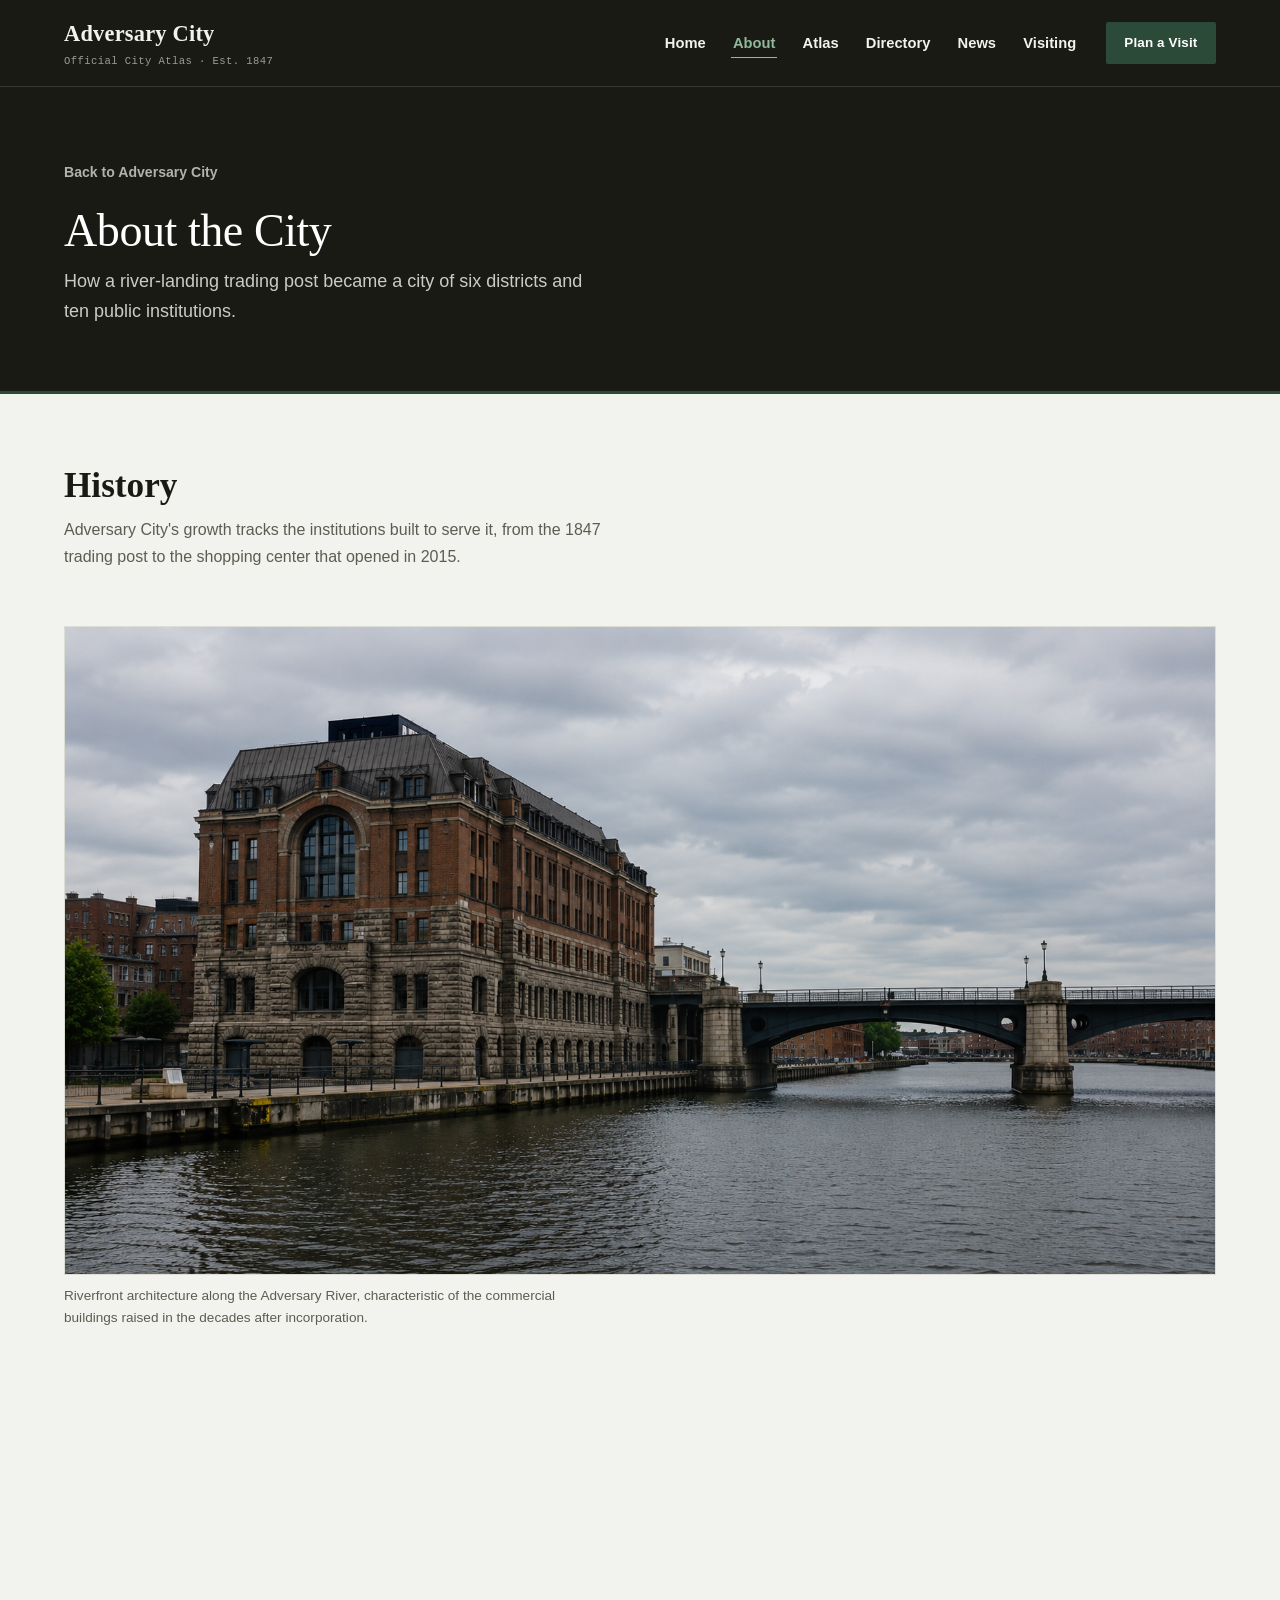
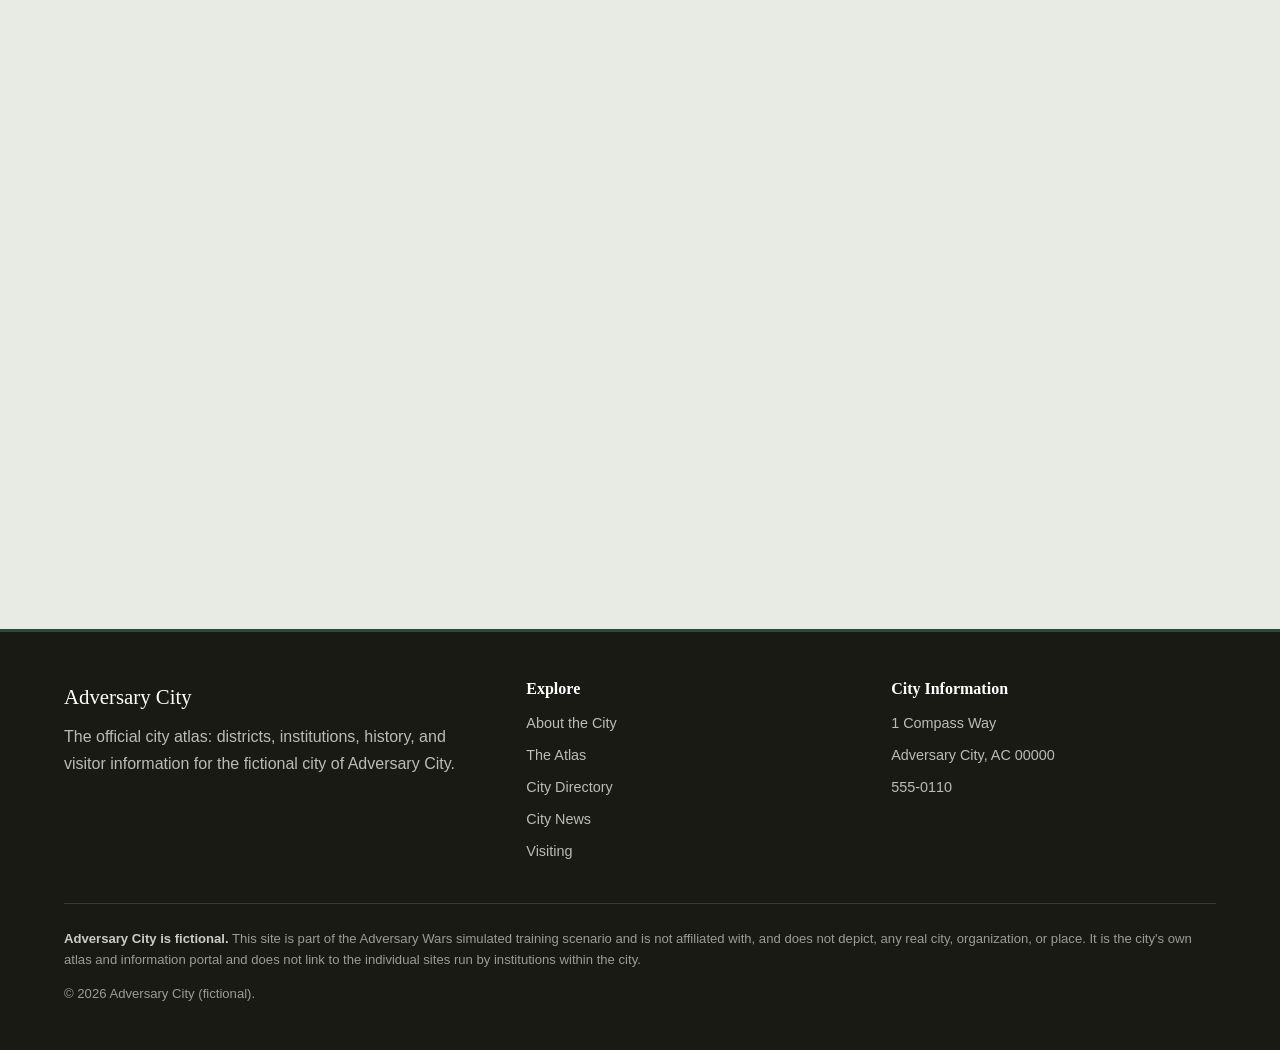
==== commit bbca50c7: "Added images" ====
--- a/about/index.html
+++ b/about/index.html
@@ -25,7 +25,7 @@
 
   <header class="site-header">
     <div class="wrap">
-      <a class="brand" href="/">
+      <a class="brand" href="../index.html">
         <span class="brand-name">Adversary City</span>
         <span class="brand-sub">Official City Atlas · Est. 1847</span>
       </a>
@@ -37,14 +37,14 @@
 
       <nav class="primary-nav" id="primary-nav" aria-label="Primary">
         <ul class="nav-links">
-          <li><a href="/">Home</a></li>
-          <li><a href="../about/" aria-current="page">About</a></li>
-          <li><a href="../atlas/">Atlas</a></li>
-          <li><a href="../directory/">Directory</a></li>
-          <li><a href="../news/">News</a></li>
-          <li><a href="../visiting/">Visiting</a></li>
+          <li><a href="../index.html">Home</a></li>
+          <li><a href="../about/index.html" aria-current="page">About</a></li>
+          <li><a href="../atlas/index.html">Atlas</a></li>
+          <li><a href="../directory/index.html">Directory</a></li>
+          <li><a href="../news/index.html">News</a></li>
+          <li><a href="../visiting/index.html">Visiting</a></li>
         </ul>
-        <a class="btn btn--primary" href="../visiting/">Plan a Visit</a>
+        <a class="btn btn--primary" href="../visiting/index.html">Plan a Visit</a>
       </nav>
     </div>
   </header>
@@ -52,7 +52,7 @@
   <main id="main">
     <section class="page-intro">
       <div class="wrap">
-        <a class="back-link" href="/">Back to Adversary City</a>
+        <a class="back-link" href="../index.html">Back to Adversary City</a>
         <h1>About the City</h1>
         <p class="lede">How a river-landing trading post became a city of six districts and ten public institutions.</p>
       </div>
@@ -66,6 +66,11 @@
             <p class="section-intro">Adversary City's growth tracks the institutions built to serve it, from the 1847 trading post to the shopping center that opened in 2015.</p>
           </div>
         </div>
+
+        <figure class="history-photo reveal">
+          <img src="../assets/images/riverfront-building.png" width="1672" height="941" loading="lazy" alt="A brick riverfront commercial building with a stone base, beside a bridge crossing the Adversary River." />
+          <figcaption>Riverfront architecture along the Adversary River, characteristic of the commercial buildings raised in the decades after incorporation.</figcaption>
+        </figure>
 
         <div class="chronology-wrap reveal">
           <table class="chronology">
@@ -182,7 +187,7 @@
           </div>
         </div>
 
-        <p class="reveal more-link"><a class="section-link" href="../atlas/">Explore the interactive Atlas</a></p>
+        <p class="reveal more-link"><a class="section-link" href="../atlas/index.html">Explore the interactive Atlas</a></p>
       </div>
     </section>
   </main>
@@ -197,11 +202,11 @@
         <div>
           <h3>Explore</h3>
           <ul>
-            <li><a href="../about/">About the City</a></li>
-            <li><a href="../atlas/">The Atlas</a></li>
-            <li><a href="../directory/">City Directory</a></li>
-            <li><a href="../news/">City News</a></li>
-            <li><a href="../visiting/">Visiting</a></li>
+            <li><a href="../about/index.html">About the City</a></li>
+            <li><a href="../atlas/index.html">The Atlas</a></li>
+            <li><a href="../directory/index.html">City Directory</a></li>
+            <li><a href="../news/index.html">City News</a></li>
+            <li><a href="../visiting/index.html">Visiting</a></li>
           </ul>
         </div>
         <div>
--- a/css/styles.css
+++ b/css/styles.css
@@ -18,6 +18,7 @@
   --line: #dcded3;
   --brick: #8a3c2c;
   --brick-deep: #6a2d20;
+  --forest-light: #8fb89e;
 
   --font-display: Constantia, Cambria, Georgia, serif;
   --font-body: "Gill Sans MT", "Gill Sans", Corbel, sans-serif;
@@ -74,14 +75,17 @@
 h3,
 h4 {
   font-family: var(--font-display);
+  font-weight: 500;
   color: var(--ink);
   line-height: 1.15;
   letter-spacing: -0.01em;
   margin: 0 0 0.6em;
 }
 
+h2,
 h3,
 h4 {
+  font-weight: 600;
   letter-spacing: 0;
 }
 
@@ -139,8 +143,8 @@
 /* ---------- Header / nav ---------- */
 
 .site-header {
-  background: var(--panel);
-  border-bottom: 1px solid var(--line);
+  background: var(--ink);
+  border-bottom: 1px solid rgba(242, 243, 238, 0.14);
   position: sticky;
   top: 0;
   z-index: 100;
@@ -160,13 +164,13 @@
   flex-direction: column;
   flex-shrink: 0;
   text-decoration: none;
-  color: var(--ink);
+  color: var(--stone);
   white-space: nowrap;
 }
 
 .brand-name {
   font-family: var(--font-display);
-  font-weight: 700;
+  font-weight: 600;
   font-size: 1.4rem;
   letter-spacing: 0.01em;
 }
@@ -174,7 +178,7 @@
 .brand-sub {
   font-family: var(--font-mono);
   font-size: 0.66rem;
-  color: var(--ink-soft);
+  color: rgba(242, 243, 238, 0.6);
   letter-spacing: 0.04em;
 }
 
@@ -195,7 +199,7 @@
 }
 
 .nav-links a {
-  color: var(--ink);
+  color: var(--stone);
   text-decoration: none;
   font-size: 0.92rem;
   font-weight: 600;
@@ -206,13 +210,13 @@
 }
 
 .nav-links a:hover {
-  color: var(--forest-deep);
-  border-bottom-color: var(--line);
+  color: var(--forest-light);
+  border-bottom-color: rgba(242, 243, 238, 0.3);
 }
 
 .nav-links a[aria-current="page"] {
-  color: var(--forest-deep);
-  border-bottom-color: var(--forest);
+  color: var(--forest-light);
+  border-bottom-color: var(--forest-light);
 }
 
 .primary-nav .btn {
@@ -224,7 +228,7 @@
 .nav-toggle {
   display: none;
   background: transparent;
-  border: 1px solid var(--line);
+  border: 1px solid rgba(242, 243, 238, 0.3);
   border-radius: var(--radius);
   padding: 0.45rem 0.6rem;
   font-family: var(--font-body);
@@ -235,7 +239,7 @@
   display: block;
   width: 20px;
   height: 2px;
-  background: var(--ink);
+  background: var(--stone);
   position: relative;
 }
 
@@ -246,7 +250,7 @@
   left: 0;
   width: 20px;
   height: 2px;
-  background: var(--ink);
+  background: var(--stone);
 }
 
 .nav-toggle-bars::before {
@@ -267,8 +271,8 @@
     top: 100%;
     left: 0;
     right: 0;
-    background: var(--panel);
-    border-bottom: 1px solid var(--line);
+    background: var(--ink);
+    border-bottom: 1px solid rgba(242, 243, 238, 0.14);
     flex-direction: column;
     align-items: stretch;
     gap: 0;
@@ -288,7 +292,7 @@
   .nav-links a {
     display: block;
     padding: 0.75rem 0;
-    border-bottom: 1px solid var(--line);
+    border-bottom: 1px solid rgba(242, 243, 238, 0.14);
   }
 
   .primary-nav .btn {
@@ -349,10 +353,33 @@
 .page-intro,
 .error-hero {
   position: relative;
+  overflow: hidden;
   background: var(--ink);
   color: var(--stone);
   padding: 4.5rem 0 4rem;
   border-bottom: 3px solid var(--forest);
+}
+
+.hero-photo {
+  position: absolute;
+  inset: 0;
+  width: 100%;
+  height: 100%;
+  object-fit: cover;
+  z-index: 0;
+}
+
+.hero::after {
+  content: "";
+  position: absolute;
+  inset: 0;
+  z-index: 0;
+  background: linear-gradient(
+    185deg,
+    rgba(26, 26, 20, 0.58) 0%,
+    rgba(26, 26, 20, 0.74) 55%,
+    rgba(26, 26, 20, 0.92) 100%
+  );
 }
 
 .hero h1,
@@ -370,6 +397,8 @@
 }
 
 .hero-inner {
+  position: relative;
+  z-index: 1;
   max-width: 42rem;
 }
 
@@ -949,6 +978,44 @@
   margin: 0;
 }
 
+/* ---------- Section photos (figure + caption, printed-report style) ---------- */
+
+.history-photo,
+.photo-duo figure {
+  margin: 0 0 2.5rem;
+}
+
+.history-photo img,
+.photo-duo img {
+  width: 100%;
+  height: auto;
+  border: 1px solid var(--line);
+}
+
+.history-photo figcaption,
+.photo-duo figcaption {
+  margin-top: 0.6rem;
+  font-size: 0.85rem;
+  color: var(--ink-soft);
+  max-width: 65ch;
+}
+
+.photo-duo {
+  display: grid;
+  grid-template-columns: 1fr 1fr;
+  gap: 1.75rem;
+}
+
+.photo-duo figure {
+  margin: 0;
+}
+
+@media (max-width: 700px) {
+  .photo-duo {
+    grid-template-columns: 1fr;
+  }
+}
+
 /* ---------- History table ---------- */
 
 .chronology {
@@ -982,9 +1049,9 @@
   font-size: 0.72rem;
   text-transform: uppercase;
   letter-spacing: 0.05em;
-  color: #fff;
-  background: var(--forest-deep);
-  border-bottom-color: var(--forest-deep);
+  color: var(--ink);
+  font-weight: 700;
+  border-bottom: 2px solid var(--forest);
 }
 
 .chronology-wrap {
